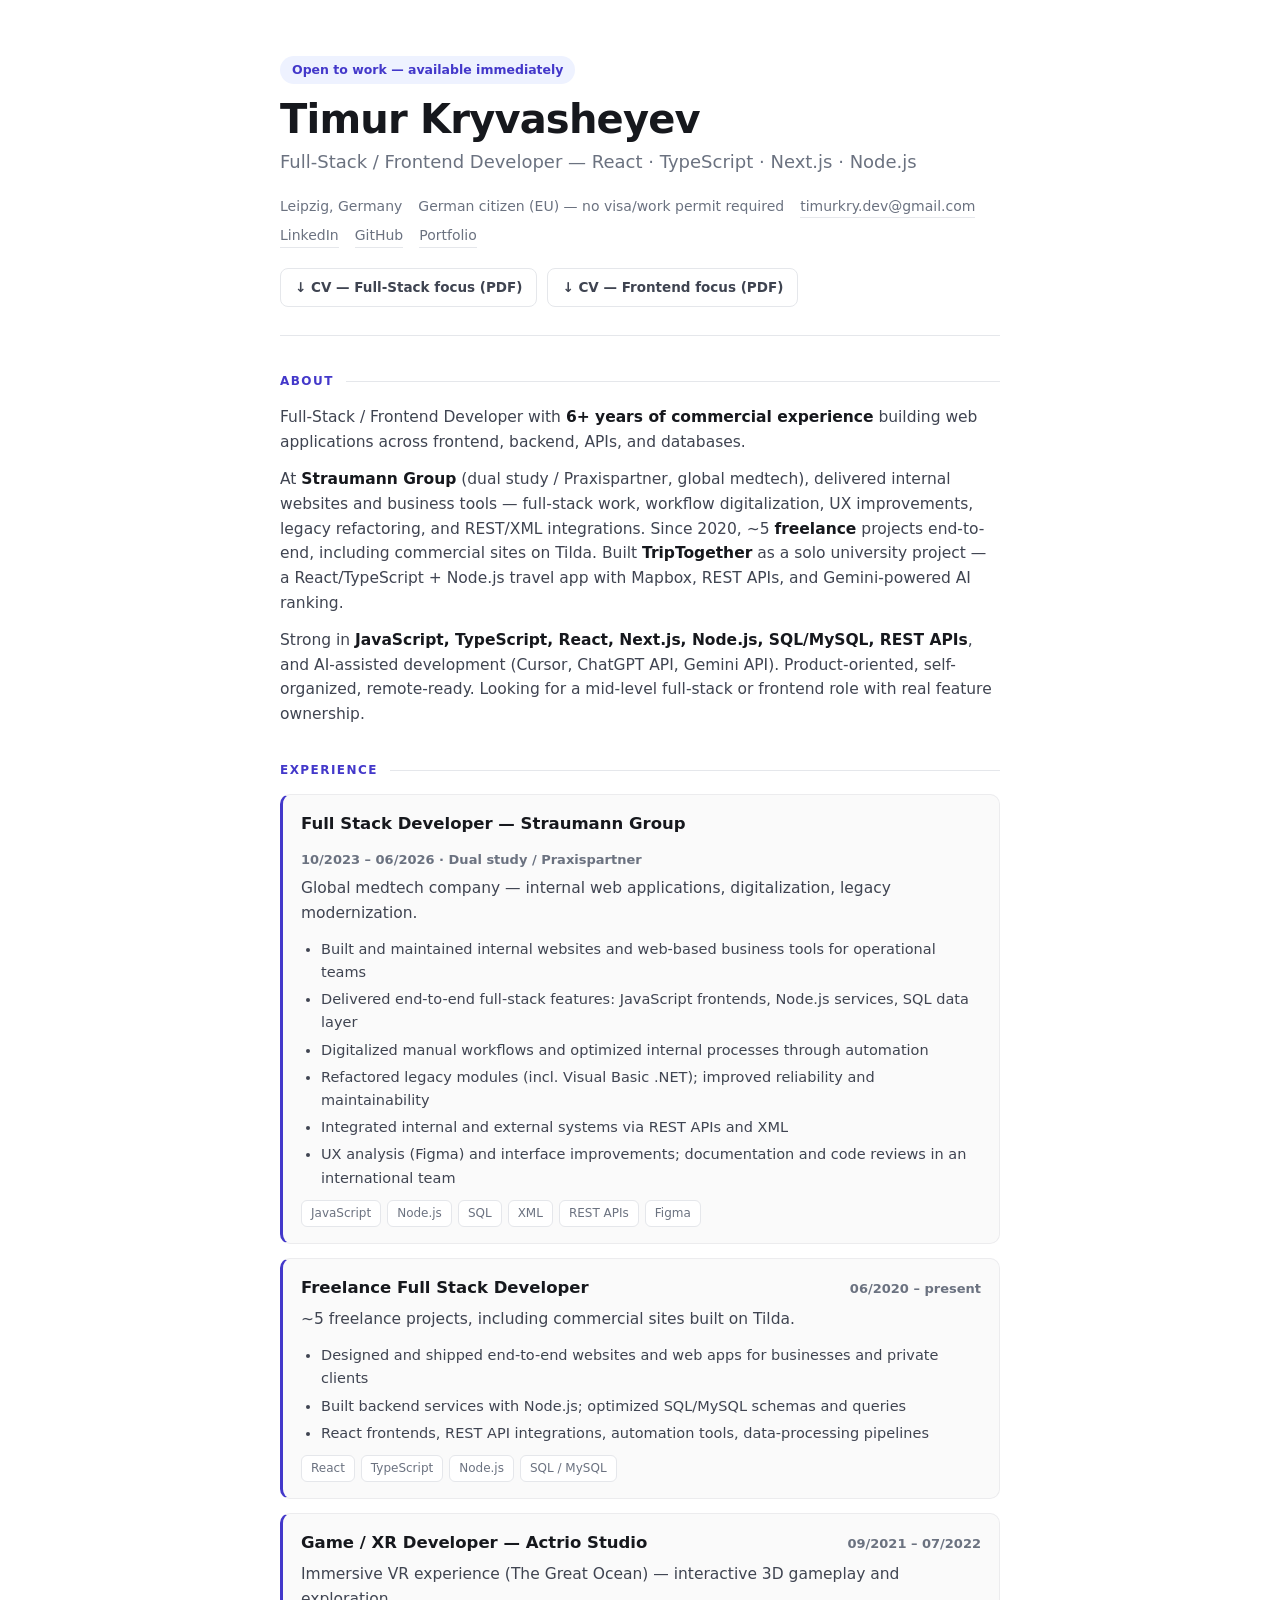
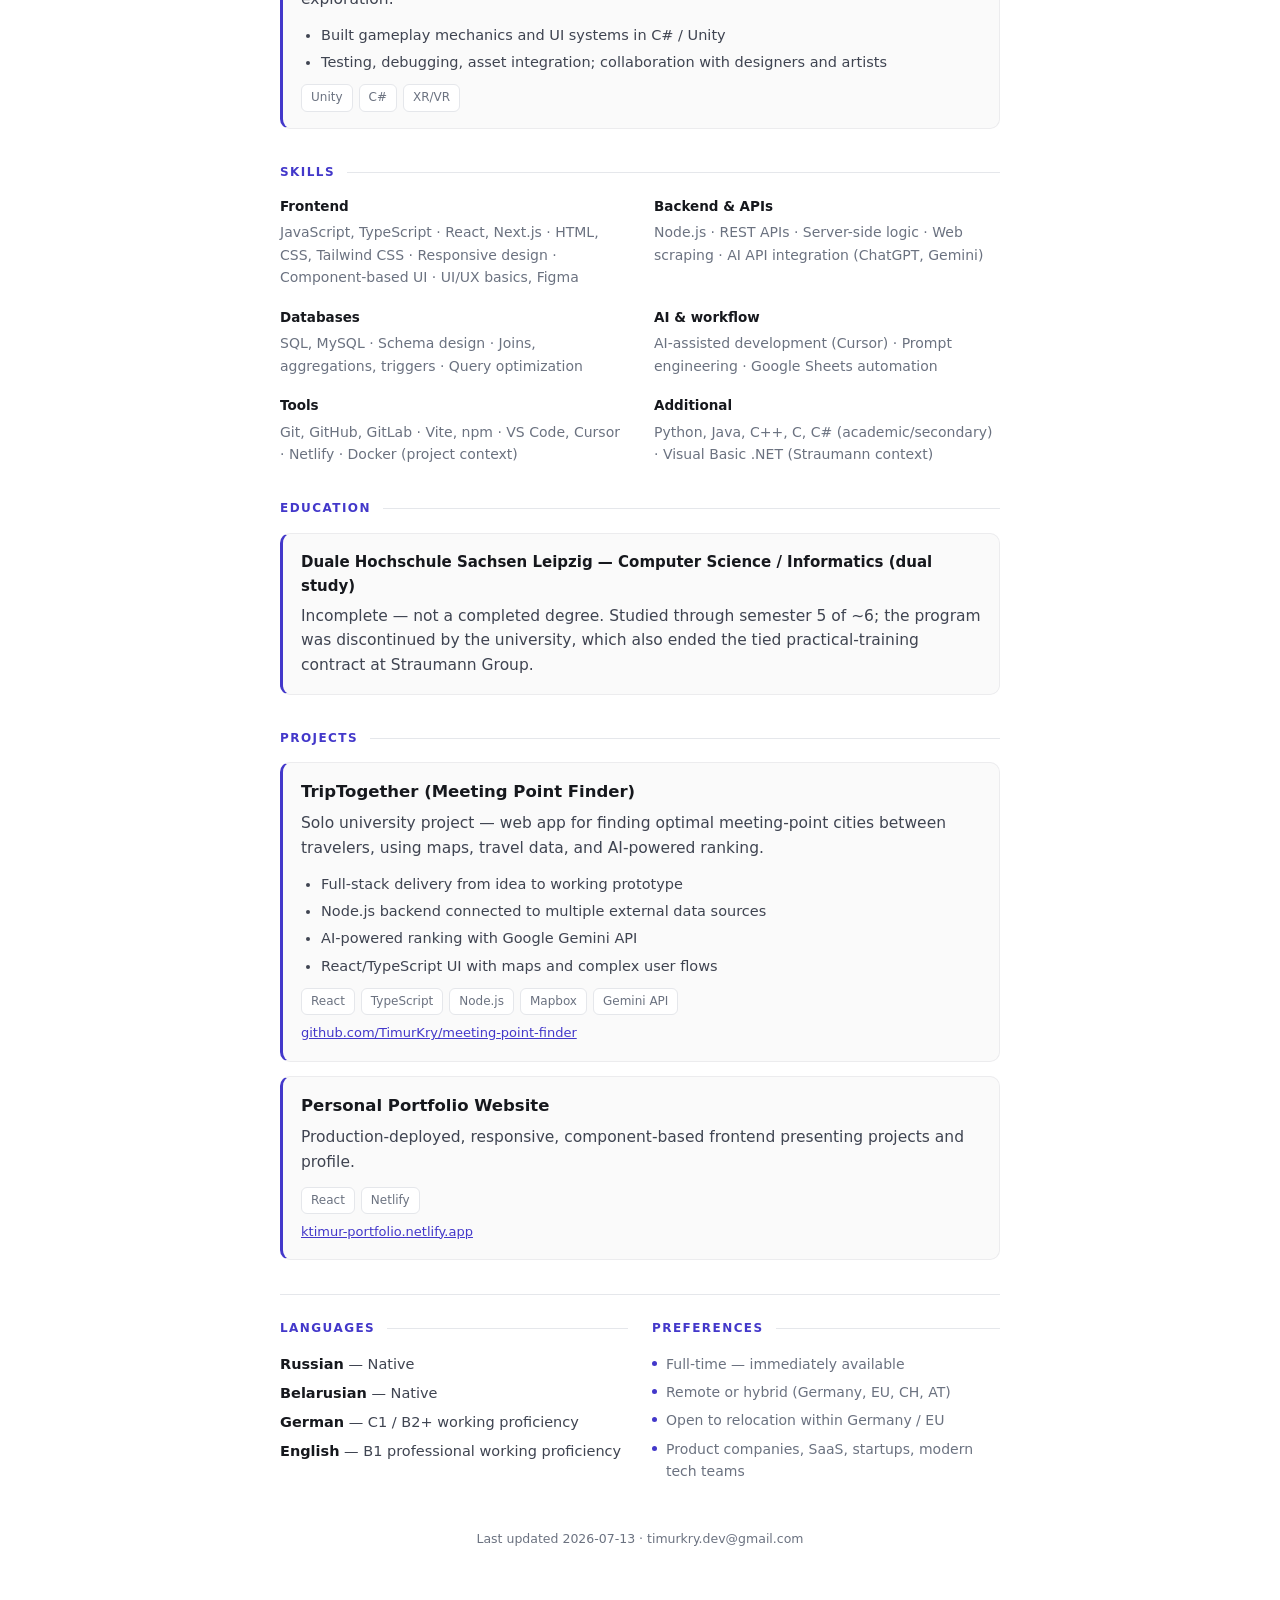
==== index.html @ ef5d24f2 "Add CV site" ====
<!doctype html>
<html lang="en">
<head>
<meta charset="UTF-8" />
<meta name="viewport" content="width=device-width, initial-scale=1" />
<title>Timur Kryvasheyev — Full-Stack / Frontend Developer</title>
<meta name="description" content="Timur Kryvasheyev — Full-Stack / Frontend Developer (React, TypeScript, Next.js, Node.js). Leipzig, Germany. Open to remote, hybrid, relocation." />
<style>
  :root {
    --ink: #16181d;
    --ink-soft: #3f4451;
    --muted: #6b7280;
    --line: #e5e7eb;
    --accent: #4338ca;
    --accent-soft: #eef2ff;
    --bg: #ffffff;
    --card-bg: #fafafa;
    --card-border: #ececee;
  }
  @media (prefers-color-scheme: dark) {
    :root {
      --ink: #f3f4f6;
      --ink-soft: #d1d5db;
      --muted: #9ca3af;
      --line: #2a2d34;
      --accent: #a5b4fc;
      --accent-soft: #1e1b4b;
      --bg: #101114;
      --card-bg: #17181c;
      --card-border: #23252b;
    }
  }
  :root[data-theme="dark"] {
    --ink: #f3f4f6;
    --ink-soft: #d1d5db;
    --muted: #9ca3af;
    --line: #2a2d34;
    --accent: #a5b4fc;
    --accent-soft: #1e1b4b;
    --bg: #101114;
    --card-bg: #17181c;
    --card-border: #23252b;
  }
  :root[data-theme="light"] {
    --ink: #16181d;
    --ink-soft: #3f4451;
    --muted: #6b7280;
    --line: #e5e7eb;
    --accent: #4338ca;
    --accent-soft: #eef2ff;
    --bg: #ffffff;
    --card-bg: #fafafa;
    --card-border: #ececee;
  }
  * { box-sizing: border-box; }
  html, body { margin: 0; padding: 0; }
  body {
    font-family: -apple-system, BlinkMacSystemFont, 'Segoe UI', Inter, system-ui, sans-serif;
    background: var(--bg);
    color: var(--ink-soft);
    line-height: 1.6;
    font-size: 16px;
  }
  .page {
    max-width: 760px;
    margin: 0 auto;
    padding: 56px 20px 80px;
  }
  header {
    margin-bottom: 36px;
    padding-bottom: 28px;
    border-bottom: 1px solid var(--line);
  }
  .badge {
    display: inline-block;
    padding: 4px 12px;
    background: var(--accent-soft);
    color: var(--accent);
    border-radius: 999px;
    font-size: 12.5px;
    font-weight: 600;
    margin-bottom: 14px;
  }
  h1 {
    margin: 0;
    font-size: 40px;
    font-weight: 700;
    letter-spacing: -0.02em;
    color: var(--ink);
    line-height: 1.05;
  }
  .headline {
    margin: 8px 0 0;
    font-size: 18px;
    font-weight: 500;
    color: var(--muted);
  }
  .contact {
    display: flex;
    flex-wrap: wrap;
    gap: 6px 16px;
    margin-top: 18px;
    font-size: 14px;
    color: var(--muted);
  }
  .contact a { color: var(--muted); text-decoration: none; border-bottom: 1px solid var(--line); }
  .contact a:hover { color: var(--accent); border-color: var(--accent); }
  .downloads {
    display: flex;
    flex-wrap: wrap;
    gap: 10px;
    margin-top: 20px;
  }
  .downloads a {
    display: inline-flex;
    align-items: center;
    gap: 6px;
    padding: 8px 14px;
    border: 1px solid var(--line);
    border-radius: 8px;
    color: var(--ink-soft);
    text-decoration: none;
    font-size: 13.5px;
    font-weight: 600;
  }
  .downloads a:hover { border-color: var(--accent); color: var(--accent); }
  section { margin-bottom: 34px; }
  .section-head {
    display: flex;
    align-items: center;
    gap: 12px;
    margin: 0 0 14px;
  }
  .section-head::after { content: ''; flex: 1; height: 1px; background: var(--line); }
  .section-title {
    margin: 0;
    font-size: 12px;
    font-weight: 700;
    letter-spacing: 0.12em;
    text-transform: uppercase;
    color: var(--accent);
  }
  p { margin: 0 0 12px; font-size: 15.5px; }
  p:last-child { margin-bottom: 0; }
  strong { color: var(--ink); font-weight: 600; }
  .skills-grid {
    display: grid;
    grid-template-columns: 1fr 1fr;
    gap: 18px 28px;
  }
  @media (max-width: 560px) { .skills-grid, .footer-meta { grid-template-columns: 1fr; } }
  .skill-title { margin: 0 0 4px; font-size: 13.5px; font-weight: 700; color: var(--ink); }
  .skill-items { margin: 0; font-size: 14px; color: var(--muted); }
  .card {
    padding: 16px 18px;
    background: var(--card-bg);
    border: 1px solid var(--card-border);
    border-left: 3px solid var(--accent);
    border-radius: 10px;
    margin-bottom: 14px;
  }
  .card:last-child { margin-bottom: 0; }
  .card-top {
    display: flex;
    justify-content: space-between;
    align-items: baseline;
    gap: 12px;
    flex-wrap: wrap;
    margin-bottom: 6px;
  }
  .card-title { margin: 0; font-size: 16.5px; font-weight: 700; color: var(--ink); }
  .card-period { font-size: 13px; font-weight: 600; color: var(--muted); white-space: nowrap; }
  .card ul { margin: 8px 0; padding-left: 20px; font-size: 14.5px; }
  .card li { margin-bottom: 4px; }
  .tags { display: flex; flex-wrap: wrap; gap: 6px; margin-top: 10px; }
  .tag {
    font-size: 12px;
    padding: 3px 9px;
    background: var(--bg);
    border: 1px solid var(--line);
    border-radius: 6px;
    color: var(--muted);
  }
  .card a.proj-link { display: inline-block; margin-top: 8px; font-size: 13px; color: var(--accent); word-break: break-all; }
  .footer-meta {
    display: grid;
    grid-template-columns: 1fr 1fr;
    gap: 24px;
    padding-top: 24px;
    border-top: 1px solid var(--line);
  }
  .lang-item { font-size: 14.5px; margin-bottom: 6px; }
  .pref-list { margin: 0; padding: 0; list-style: none; }
  .pref-list li { font-size: 14px; color: var(--muted); padding-left: 14px; position: relative; margin-bottom: 6px; }
  .pref-list li::before { content: ''; position: absolute; left: 0; top: 8px; width: 5px; height: 5px; border-radius: 50%; background: var(--accent); }
  footer { margin-top: 40px; font-size: 12.5px; color: var(--muted); text-align: center; }
</style>
</head>
<body>
<div class="page">

  <header>
    <span class="badge">Open to work — available immediately</span>
    <h1>Timur Kryvasheyev</h1>
    <p class="headline">Full-Stack / Frontend Developer — React · TypeScript · Next.js · Node.js</p>
    <div class="contact">
      <span>Leipzig, Germany</span>
      <span>German citizen (EU) — no visa/work permit required</span>
      <a href="mailto:timurkry.dev@gmail.com">timurkry.dev@gmail.com</a>
      <a href="https://www.linkedin.com/in/timur-kryvasheyev-02940022b/" target="_blank" rel="noopener">LinkedIn</a>
      <a href="https://github.com/TimurKry" target="_blank" rel="noopener">GitHub</a>
      <a href="https://ktimur-portfolio.netlify.app/" target="_blank" rel="noopener">Portfolio</a>
    </div>
    <div class="downloads">
      <a href="cv-fullstack-developer.pdf">↓ CV — Full-Stack focus (PDF)</a>
      <a href="cv-frontend-developer.pdf">↓ CV — Frontend focus (PDF)</a>
    </div>
  </header>

  <section>
    <div class="section-head"><h2 class="section-title">About</h2></div>
    <p>Full-Stack / Frontend Developer with <strong>6+ years of commercial experience</strong> building web applications across frontend, backend, APIs, and databases.</p>
    <p>At <strong>Straumann Group</strong> (dual study / Praxispartner, global medtech), delivered internal websites and business tools — full-stack work, workflow digitalization, UX improvements, legacy refactoring, and REST/XML integrations. Since 2020, ~5 <strong>freelance</strong> projects end-to-end, including commercial sites on Tilda. Built <strong>TripTogether</strong> as a solo university project — a React/TypeScript + Node.js travel app with Mapbox, REST APIs, and Gemini-powered AI ranking.</p>
    <p>Strong in <strong>JavaScript, TypeScript, React, Next.js, Node.js, SQL/MySQL, REST APIs</strong>, and AI-assisted development (Cursor, ChatGPT API, Gemini API). Product-oriented, self-organized, remote-ready. Looking for a mid-level full-stack or frontend role with real feature ownership.</p>
  </section>

  <section>
    <div class="section-head"><h2 class="section-title">Experience</h2></div>

    <div class="card">
      <div class="card-top">
        <h3 class="card-title">Full Stack Developer — Straumann Group</h3>
        <span class="card-period">10/2023 – 06/2026 · Dual study / Praxispartner</span>
      </div>
      <p>Global medtech company — internal web applications, digitalization, legacy modernization.</p>
      <ul>
        <li>Built and maintained internal websites and web-based business tools for operational teams</li>
        <li>Delivered end-to-end full-stack features: JavaScript frontends, Node.js services, SQL data layer</li>
        <li>Digitalized manual workflows and optimized internal processes through automation</li>
        <li>Refactored legacy modules (incl. Visual Basic .NET); improved reliability and maintainability</li>
        <li>Integrated internal and external systems via REST APIs and XML</li>
        <li>UX analysis (Figma) and interface improvements; documentation and code reviews in an international team</li>
      </ul>
      <div class="tags"><span class="tag">JavaScript</span><span class="tag">Node.js</span><span class="tag">SQL</span><span class="tag">XML</span><span class="tag">REST APIs</span><span class="tag">Figma</span></div>
    </div>

    <div class="card">
      <div class="card-top">
        <h3 class="card-title">Freelance Full Stack Developer</h3>
        <span class="card-period">06/2020 – present</span>
      </div>
      <p>~5 freelance projects, including commercial sites built on Tilda.</p>
      <ul>
        <li>Designed and shipped end-to-end websites and web apps for businesses and private clients</li>
        <li>Built backend services with Node.js; optimized SQL/MySQL schemas and queries</li>
        <li>React frontends, REST API integrations, automation tools, data-processing pipelines</li>
      </ul>
      <div class="tags"><span class="tag">React</span><span class="tag">TypeScript</span><span class="tag">Node.js</span><span class="tag">SQL / MySQL</span></div>
    </div>

    <div class="card">
      <div class="card-top">
        <h3 class="card-title">Game / XR Developer — Actrio Studio</h3>
        <span class="card-period">09/2021 – 07/2022</span>
      </div>
      <p>Immersive VR experience (The Great Ocean) — interactive 3D gameplay and exploration.</p>
      <ul>
        <li>Built gameplay mechanics and UI systems in C# / Unity</li>
        <li>Testing, debugging, asset integration; collaboration with designers and artists</li>
      </ul>
      <div class="tags"><span class="tag">Unity</span><span class="tag">C#</span><span class="tag">XR/VR</span></div>
    </div>
  </section>

  <section>
    <div class="section-head"><h2 class="section-title">Skills</h2></div>
    <div class="skills-grid">
      <div>
        <p class="skill-title">Frontend</p>
        <p class="skill-items">JavaScript, TypeScript · React, Next.js · HTML, CSS, Tailwind CSS · Responsive design · Component-based UI · UI/UX basics, Figma</p>
      </div>
      <div>
        <p class="skill-title">Backend & APIs</p>
        <p class="skill-items">Node.js · REST APIs · Server-side logic · Web scraping · AI API integration (ChatGPT, Gemini)</p>
      </div>
      <div>
        <p class="skill-title">Databases</p>
        <p class="skill-items">SQL, MySQL · Schema design · Joins, aggregations, triggers · Query optimization</p>
      </div>
      <div>
        <p class="skill-title">AI & workflow</p>
        <p class="skill-items">AI-assisted development (Cursor) · Prompt engineering · Google Sheets automation</p>
      </div>
      <div>
        <p class="skill-title">Tools</p>
        <p class="skill-items">Git, GitHub, GitLab · Vite, npm · VS Code, Cursor · Netlify · Docker (project context)</p>
      </div>
      <div>
        <p class="skill-title">Additional</p>
        <p class="skill-items">Python, Java, C++, C, C# (academic/secondary) · Visual Basic .NET (Straumann context)</p>
      </div>
    </div>
  </section>

  <section>
    <div class="section-head"><h2 class="section-title">Education</h2></div>
    <div class="card">
      <p class="card-title" style="font-size:15px;">Duale Hochschule Sachsen Leipzig — Computer Science / Informatics (dual study)</p>
      <p style="margin-top:6px;">Incomplete — not a completed degree. Studied through semester 5 of ~6; the program was discontinued by the university, which also ended the tied practical-training contract at Straumann Group.</p>
    </div>
  </section>

  <section>
    <div class="section-head"><h2 class="section-title">Projects</h2></div>

    <div class="card">
      <div class="card-top"><h3 class="card-title">TripTogether (Meeting Point Finder)</h3></div>
      <p>Solo university project — web app for finding optimal meeting-point cities between travelers, using maps, travel data, and AI-powered ranking.</p>
      <ul>
        <li>Full-stack delivery from idea to working prototype</li>
        <li>Node.js backend connected to multiple external data sources</li>
        <li>AI-powered ranking with Google Gemini API</li>
        <li>React/TypeScript UI with maps and complex user flows</li>
      </ul>
      <div class="tags"><span class="tag">React</span><span class="tag">TypeScript</span><span class="tag">Node.js</span><span class="tag">Mapbox</span><span class="tag">Gemini API</span></div>
      <a class="proj-link" href="https://github.com/TimurKry/meeting-point-finder" target="_blank" rel="noopener">github.com/TimurKry/meeting-point-finder</a>
    </div>

    <div class="card">
      <div class="card-top"><h3 class="card-title">Personal Portfolio Website</h3></div>
      <p>Production-deployed, responsive, component-based frontend presenting projects and profile.</p>
      <div class="tags"><span class="tag">React</span><span class="tag">Netlify</span></div>
      <a class="proj-link" href="https://ktimur-portfolio.netlify.app/" target="_blank" rel="noopener">ktimur-portfolio.netlify.app</a>
    </div>
  </section>

  <div class="footer-meta">
    <div>
      <div class="section-head"><h2 class="section-title">Languages</h2></div>
      <div class="lang-item"><strong>Russian</strong> — Native</div>
      <div class="lang-item"><strong>Belarusian</strong> — Native</div>
      <div class="lang-item"><strong>German</strong> — C1 / B2+ working proficiency</div>
      <div class="lang-item"><strong>English</strong> — B1 professional working proficiency</div>
    </div>
    <div>
      <div class="section-head"><h2 class="section-title">Preferences</h2></div>
      <ul class="pref-list">
        <li>Full-time — immediately available</li>
        <li>Remote or hybrid (Germany, EU, CH, AT)</li>
        <li>Open to relocation within Germany / EU</li>
        <li>Product companies, SaaS, startups, modern tech teams</li>
      </ul>
    </div>
  </div>

  <footer>Last updated 2026-07-13 · timurkry.dev@gmail.com</footer>
</div>
</body>
</html>
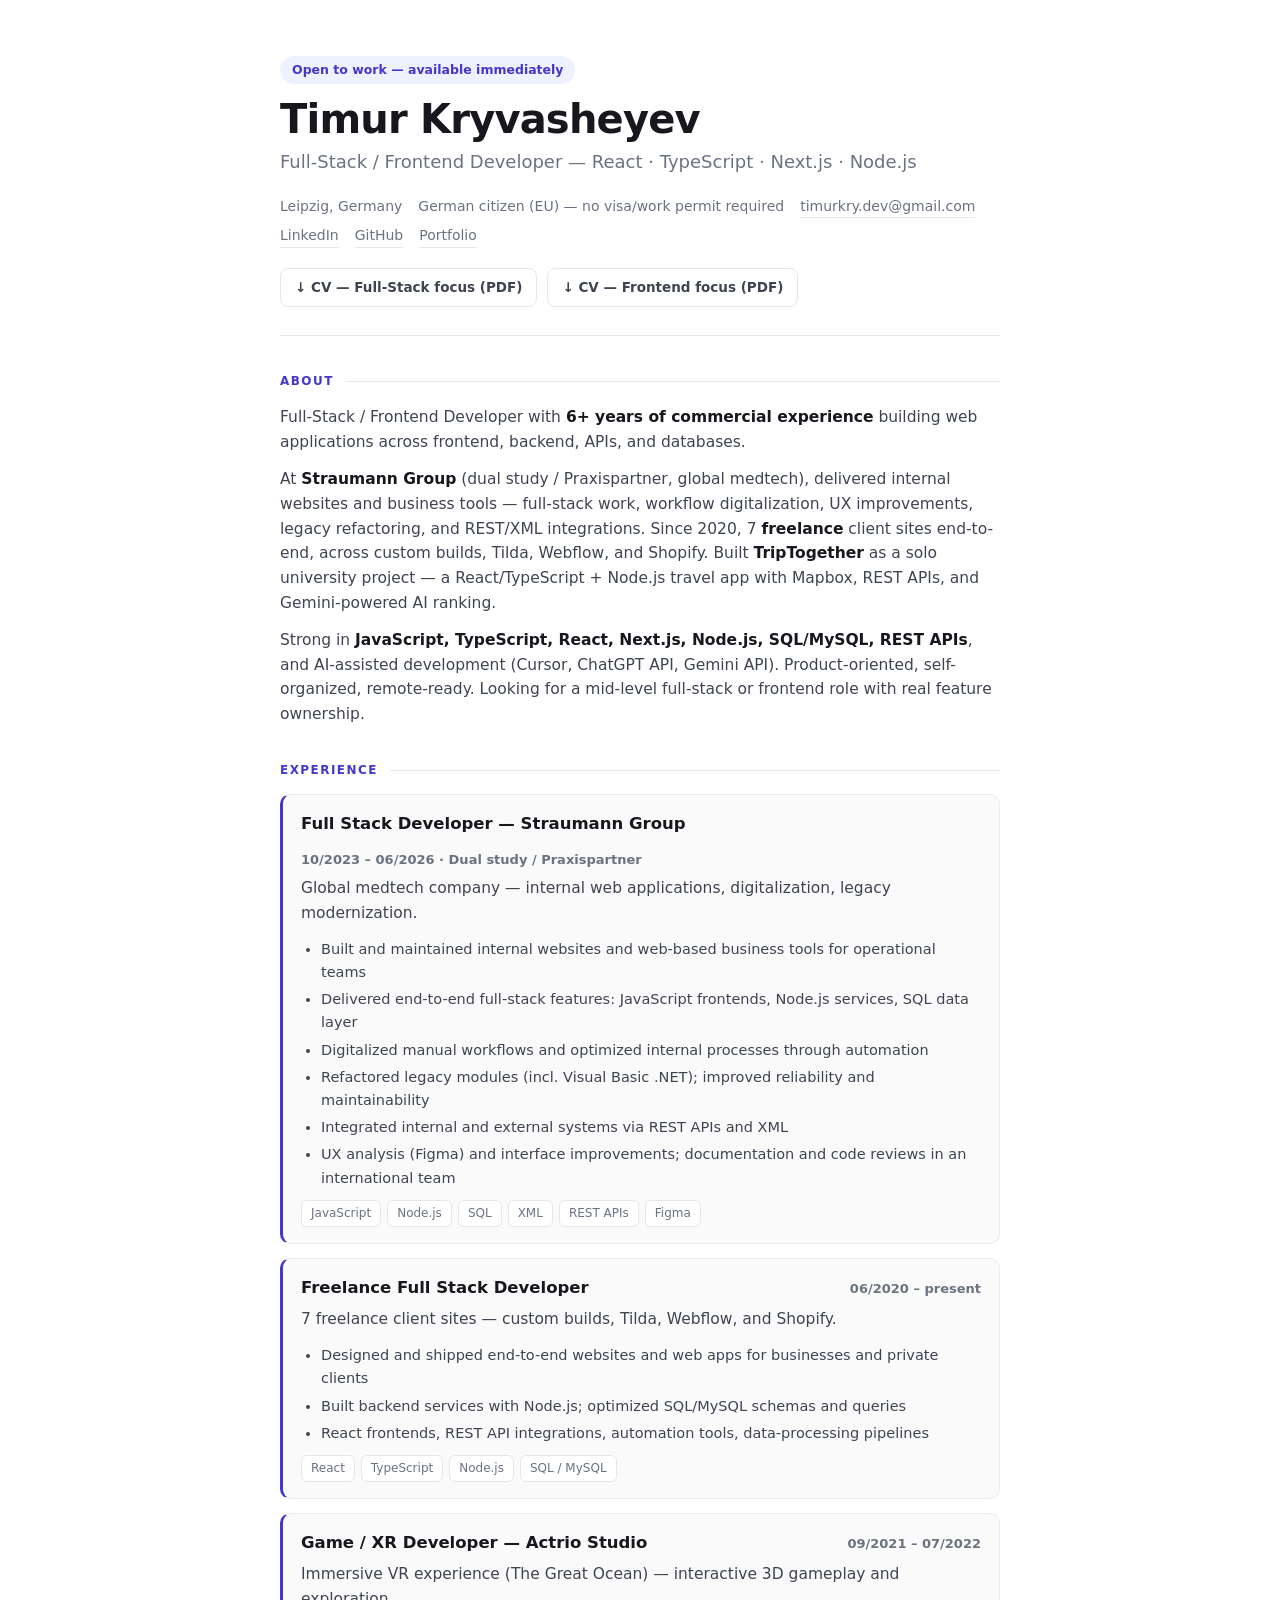
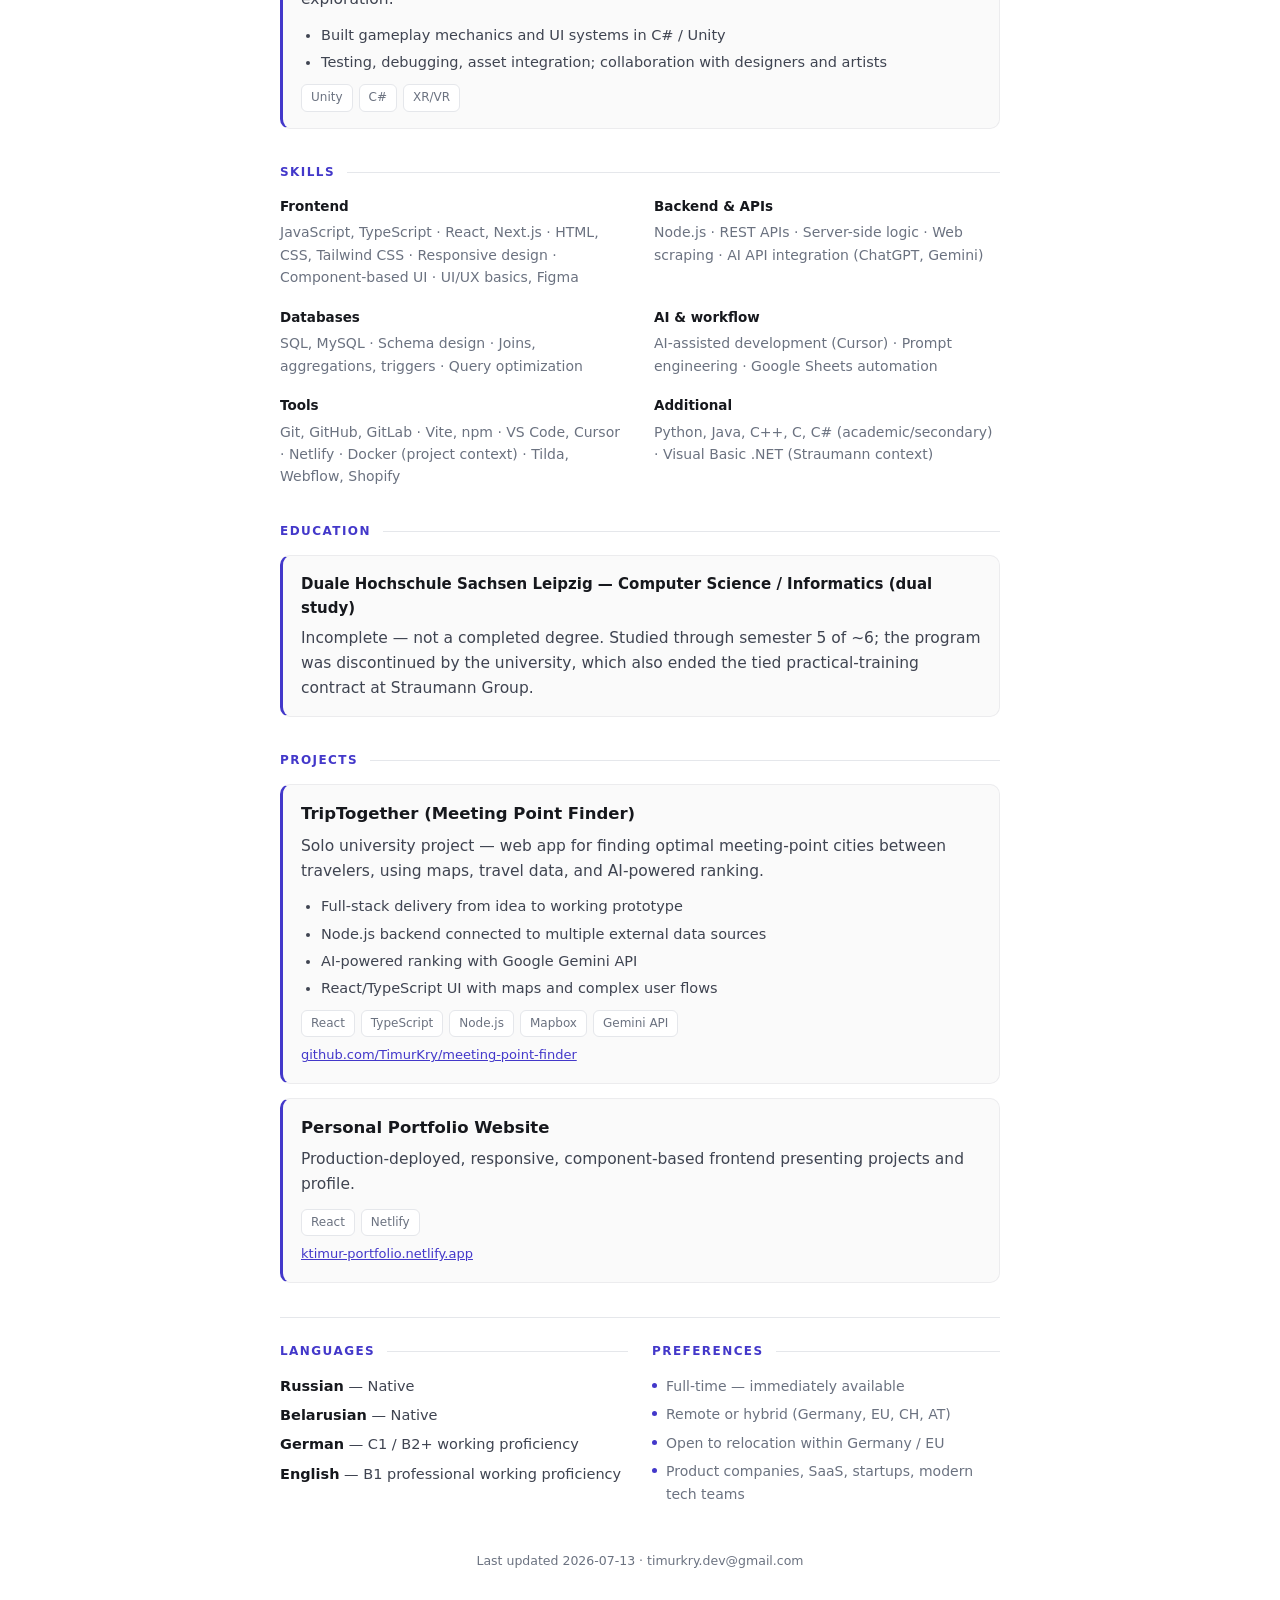
==== commit aee0097b: "Update freelance scope with confirmed client sites" ====
--- a/index.html
+++ b/index.html
@@ -220,7 +220,7 @@
   <section>
     <div class="section-head"><h2 class="section-title">About</h2></div>
     <p>Full-Stack / Frontend Developer with <strong>6+ years of commercial experience</strong> building web applications across frontend, backend, APIs, and databases.</p>
-    <p>At <strong>Straumann Group</strong> (dual study / Praxispartner, global medtech), delivered internal websites and business tools — full-stack work, workflow digitalization, UX improvements, legacy refactoring, and REST/XML integrations. Since 2020, ~5 <strong>freelance</strong> projects end-to-end, including commercial sites on Tilda. Built <strong>TripTogether</strong> as a solo university project — a React/TypeScript + Node.js travel app with Mapbox, REST APIs, and Gemini-powered AI ranking.</p>
+    <p>At <strong>Straumann Group</strong> (dual study / Praxispartner, global medtech), delivered internal websites and business tools — full-stack work, workflow digitalization, UX improvements, legacy refactoring, and REST/XML integrations. Since 2020, 7 <strong>freelance</strong> client sites end-to-end, across custom builds, Tilda, Webflow, and Shopify. Built <strong>TripTogether</strong> as a solo university project — a React/TypeScript + Node.js travel app with Mapbox, REST APIs, and Gemini-powered AI ranking.</p>
     <p>Strong in <strong>JavaScript, TypeScript, React, Next.js, Node.js, SQL/MySQL, REST APIs</strong>, and AI-assisted development (Cursor, ChatGPT API, Gemini API). Product-oriented, self-organized, remote-ready. Looking for a mid-level full-stack or frontend role with real feature ownership.</p>
   </section>
 
@@ -249,7 +249,7 @@
         <h3 class="card-title">Freelance Full Stack Developer</h3>
         <span class="card-period">06/2020 – present</span>
       </div>
-      <p>~5 freelance projects, including commercial sites built on Tilda.</p>
+      <p>7 freelance client sites — custom builds, Tilda, Webflow, and Shopify.</p>
       <ul>
         <li>Designed and shipped end-to-end websites and web apps for businesses and private clients</li>
         <li>Built backend services with Node.js; optimized SQL/MySQL schemas and queries</li>
@@ -293,7 +293,7 @@
       </div>
       <div>
         <p class="skill-title">Tools</p>
-        <p class="skill-items">Git, GitHub, GitLab · Vite, npm · VS Code, Cursor · Netlify · Docker (project context)</p>
+        <p class="skill-items">Git, GitHub, GitLab · Vite, npm · VS Code, Cursor · Netlify · Docker (project context) · Tilda, Webflow, Shopify</p>
       </div>
       <div>
         <p class="skill-title">Additional</p>
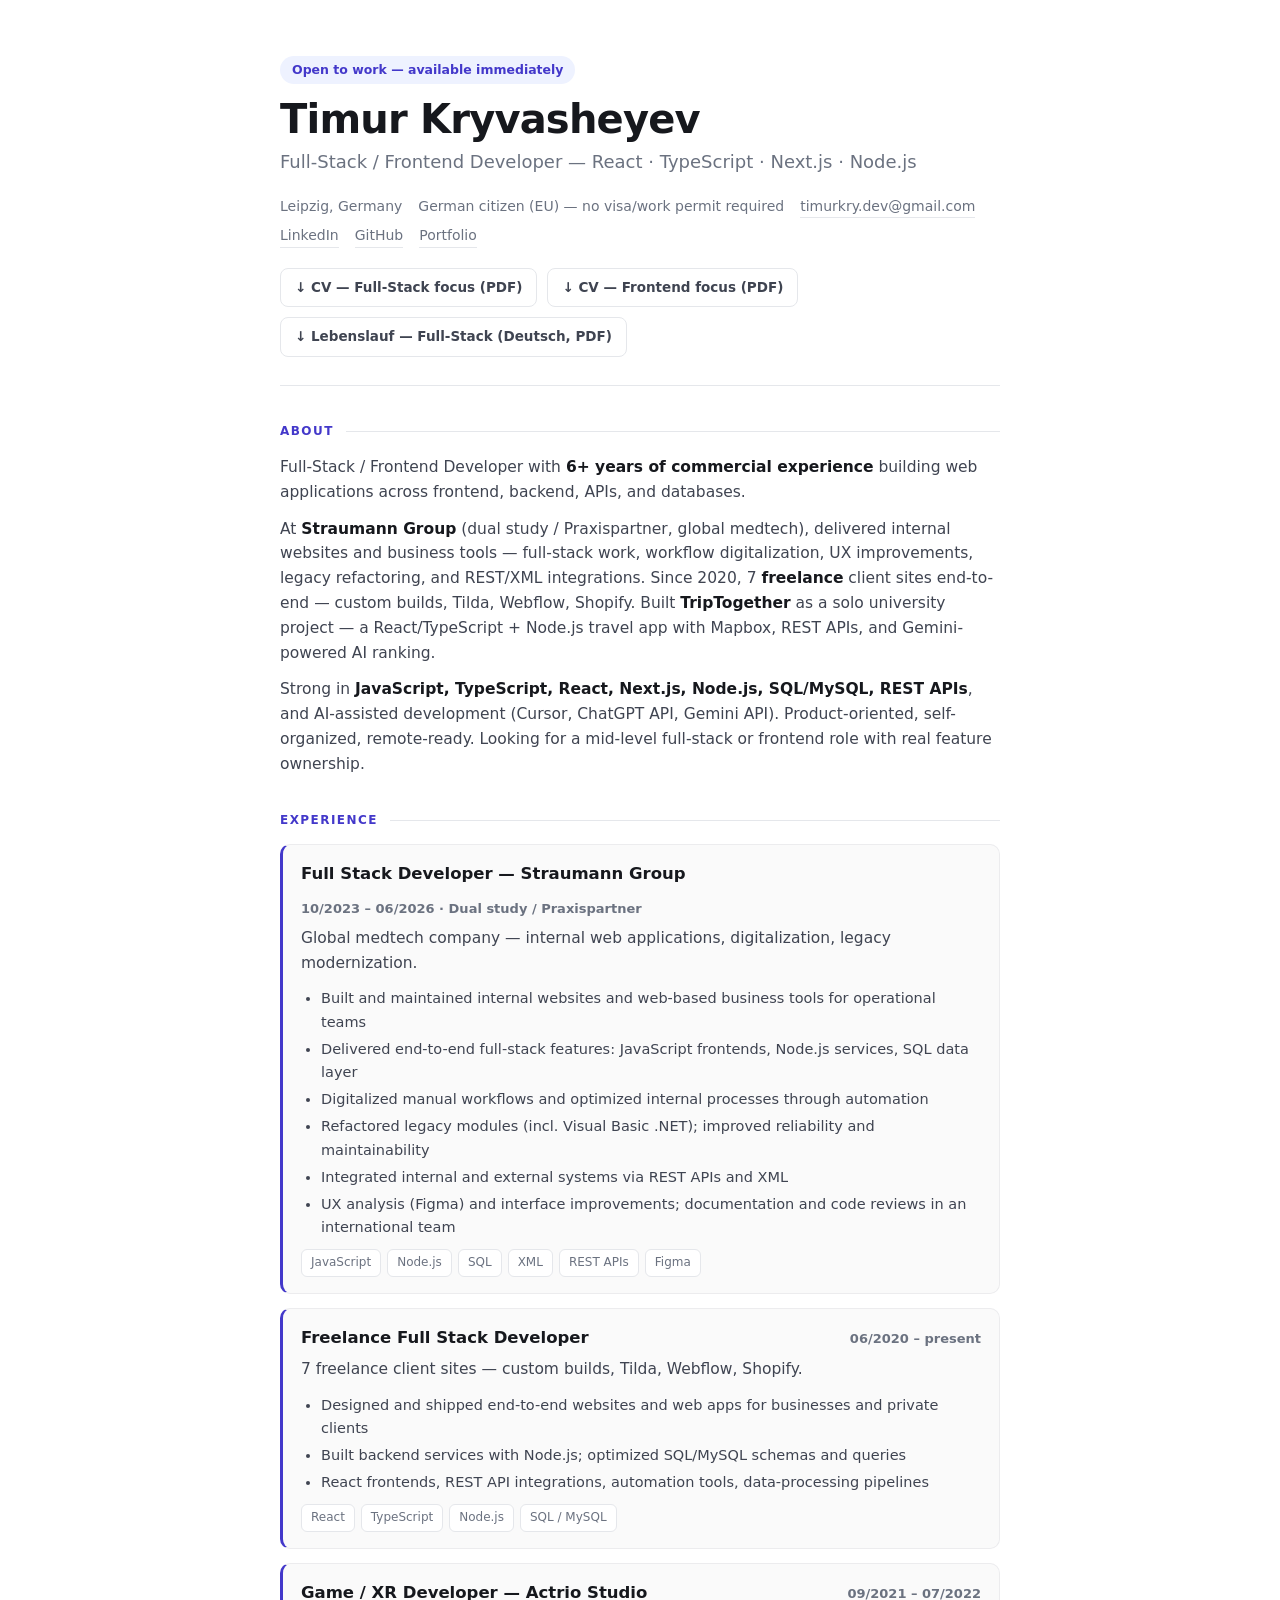
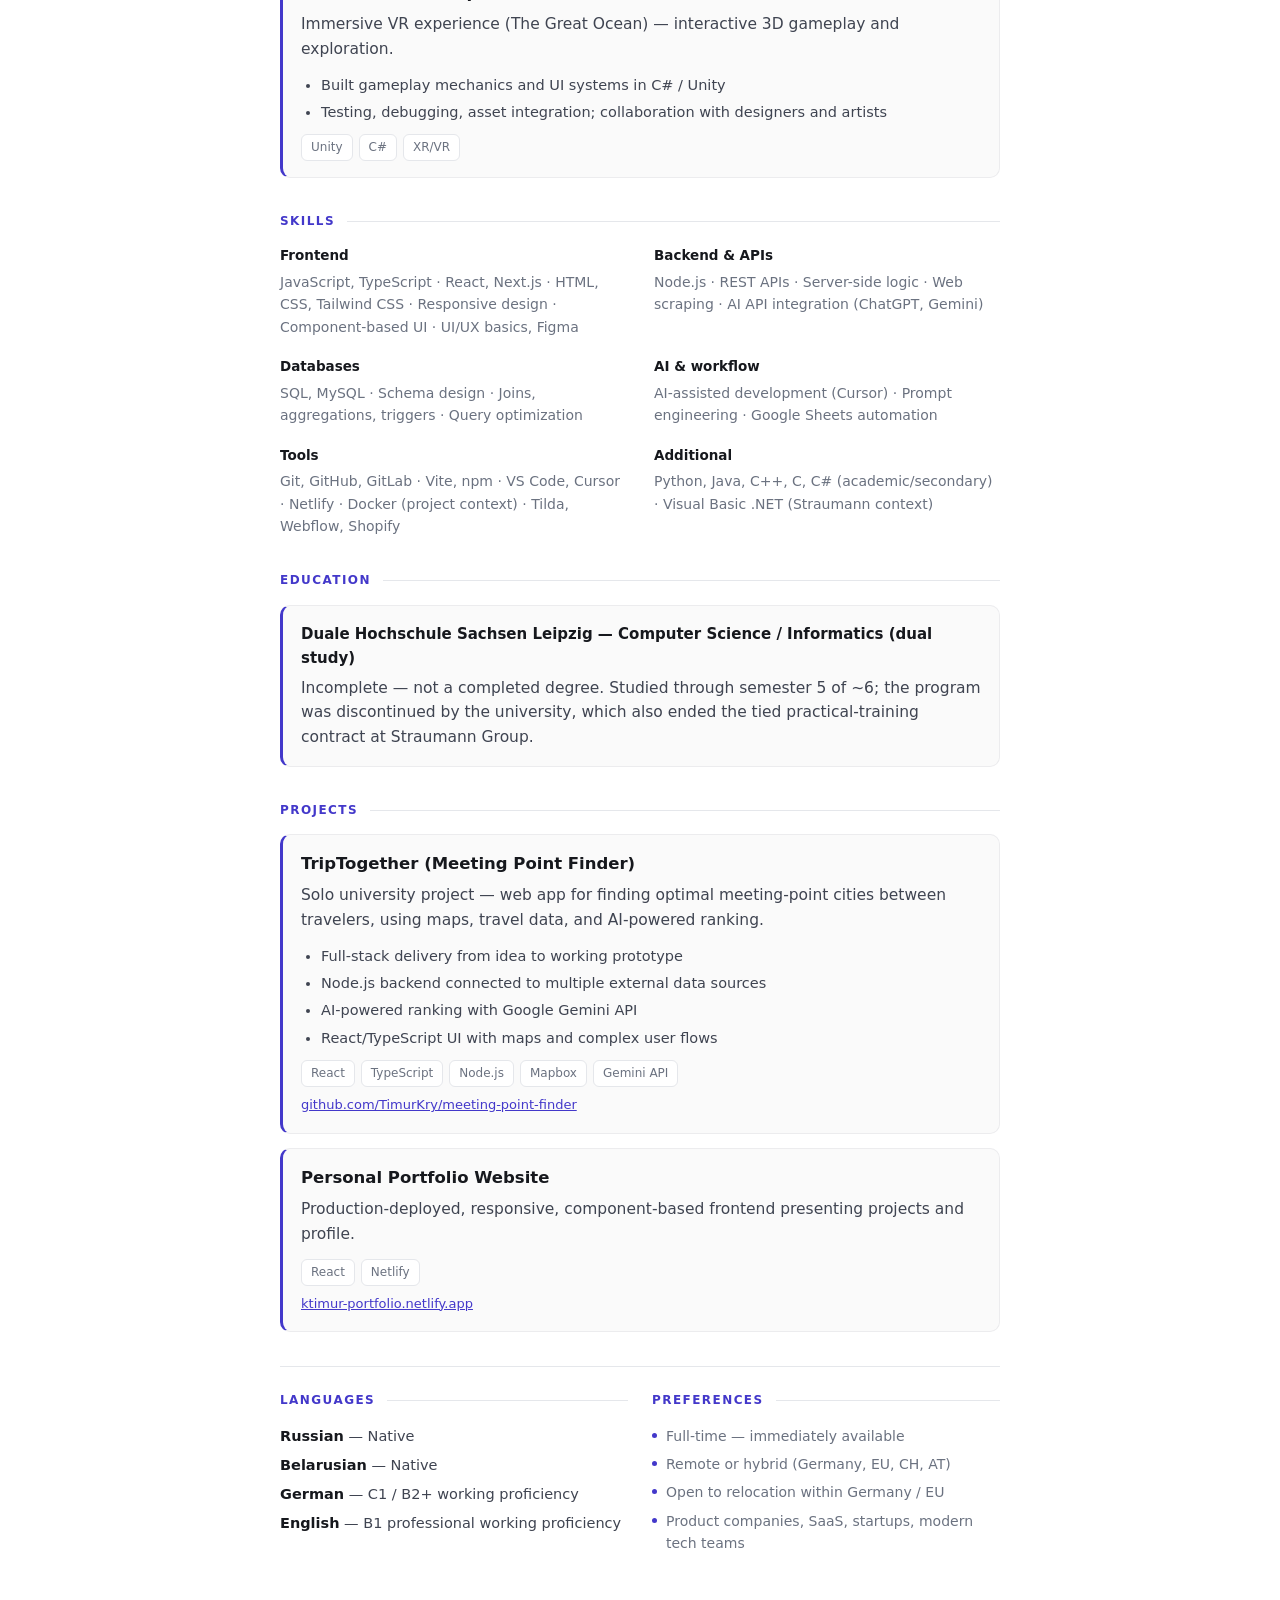
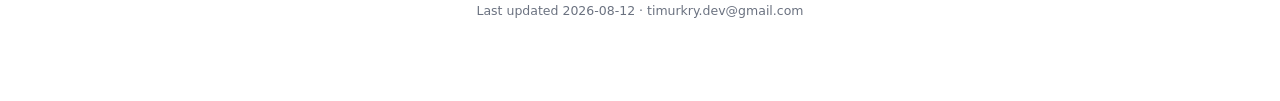
==== commit f327c258: "Generate site and PDFs from a single data source The three CV PDFs were hand-printed binaries with n" ====
--- a/index.html
+++ b/index.html
@@ -5,32 +5,63 @@
 <meta name="viewport" content="width=device-width, initial-scale=1" />
 <title>Timur Kryvasheyev — Full-Stack / Frontend Developer</title>
 <meta name="description" content="Timur Kryvasheyev — Full-Stack / Frontend Developer (React, TypeScript, Next.js, Node.js). Leipzig, Germany. Open to remote, hybrid, relocation." />
+<link rel="canonical" href="https://timurkry.github.io/cv/" />
+<link rel="icon" href="data:image/svg+xml,%3Csvg%20xmlns%3D%22http%3A%2F%2Fwww.w3.org%2F2000%2Fsvg%22%20viewBox%3D%220%200%2064%2064%22%3E%3Crect%20width%3D%2264%22%20height%3D%2264%22%20rx%3D%2214%22%20fill%3D%22%234338ca%22%2F%3E%3Ctext%20x%3D%2232%22%20y%3D%2243%22%20font-family%3D%22Helvetica%2CArial%2Csans-serif%22%20font-size%3D%2230%22%20font-weight%3D%22bold%22%20fill%3D%22%23ffffff%22%20text-anchor%3D%22middle%22%3ETK%3C%2Ftext%3E%3C%2Fsvg%3E" />
+
+<meta property="og:type" content="profile" />
+<meta property="og:title" content="Timur Kryvasheyev — Full-Stack / Frontend Developer" />
+<meta property="og:description" content="Timur Kryvasheyev — Full-Stack / Frontend Developer (React, TypeScript, Next.js, Node.js). Leipzig, Germany. Open to remote, hybrid, relocation." />
+<meta property="og:url" content="https://timurkry.github.io/cv/" />
+<meta property="og:image" content="https://timurkry.github.io/cv/og.png" />
+<meta property="og:image:width" content="1200" />
+<meta property="og:image:height" content="630" />
+<meta property="og:locale" content="en_US" />
+<meta name="twitter:card" content="summary_large_image" />
+<meta name="twitter:title" content="Timur Kryvasheyev — Full-Stack / Frontend Developer" />
+<meta name="twitter:description" content="Timur Kryvasheyev — Full-Stack / Frontend Developer (React, TypeScript, Next.js, Node.js). Leipzig, Germany. Open to remote, hybrid, relocation." />
+<meta name="twitter:image" content="https://timurkry.github.io/cv/og.png" />
+
+<script type="application/ld+json">
+{
+  "@context": "https://schema.org",
+  "@type": "Person",
+  "name": "Timur Kryvasheyev",
+  "jobTitle": "Full-Stack / Frontend Developer",
+  "email": "mailto:timurkry.dev@gmail.com",
+  "url": "https://timurkry.github.io/cv/",
+  "address": {
+    "@type": "PostalAddress",
+    "addressLocality": "Leipzig",
+    "addressCountry": "DE"
+  },
+  "knowsLanguage": [
+    "Russian",
+    "Belarusian",
+    "German",
+    "English"
+  ],
+  "sameAs": [
+    "https://www.linkedin.com/in/timur-kryvasheyev-02940022b/",
+    "https://github.com/TimurKry",
+    "https://ktimur-portfolio.netlify.app/"
+  ]
+}
+</script>
+
 <style>
+:root {
+  --ink: #16181d;
+  --ink-soft: #3f4451;
+  --muted: #6b7280;
+  --line: #e5e7eb;
+  --accent: #4338ca;
+  --accent-soft: #eef2ff;
+  --bg: #ffffff;
+  --card-bg: #fafafa;
+  --card-border: #ececee;
+}
+@media (prefers-color-scheme: dark) {
   :root {
-    --ink: #16181d;
-    --ink-soft: #3f4451;
-    --muted: #6b7280;
-    --line: #e5e7eb;
-    --accent: #4338ca;
-    --accent-soft: #eef2ff;
-    --bg: #ffffff;
-    --card-bg: #fafafa;
-    --card-border: #ececee;
-  }
-  @media (prefers-color-scheme: dark) {
-    :root {
-      --ink: #f3f4f6;
-      --ink-soft: #d1d5db;
-      --muted: #9ca3af;
-      --line: #2a2d34;
-      --accent: #a5b4fc;
-      --accent-soft: #1e1b4b;
-      --bg: #101114;
-      --card-bg: #17181c;
-      --card-border: #23252b;
-    }
-  }
-  :root[data-theme="dark"] {
     --ink: #f3f4f6;
     --ink-soft: #d1d5db;
     --muted: #9ca3af;
@@ -41,159 +72,149 @@
     --card-bg: #17181c;
     --card-border: #23252b;
   }
-  :root[data-theme="light"] {
-    --ink: #16181d;
-    --ink-soft: #3f4451;
-    --muted: #6b7280;
-    --line: #e5e7eb;
-    --accent: #4338ca;
-    --accent-soft: #eef2ff;
-    --bg: #ffffff;
-    --card-bg: #fafafa;
-    --card-border: #ececee;
-  }
-  * { box-sizing: border-box; }
-  html, body { margin: 0; padding: 0; }
-  body {
-    font-family: -apple-system, BlinkMacSystemFont, 'Segoe UI', Inter, system-ui, sans-serif;
-    background: var(--bg);
-    color: var(--ink-soft);
-    line-height: 1.6;
-    font-size: 16px;
-  }
-  .page {
-    max-width: 760px;
-    margin: 0 auto;
-    padding: 56px 20px 80px;
-  }
-  header {
-    margin-bottom: 36px;
-    padding-bottom: 28px;
-    border-bottom: 1px solid var(--line);
-  }
-  .badge {
-    display: inline-block;
-    padding: 4px 12px;
-    background: var(--accent-soft);
-    color: var(--accent);
-    border-radius: 999px;
-    font-size: 12.5px;
-    font-weight: 600;
-    margin-bottom: 14px;
-  }
-  h1 {
-    margin: 0;
-    font-size: 40px;
-    font-weight: 700;
-    letter-spacing: -0.02em;
-    color: var(--ink);
-    line-height: 1.05;
-  }
-  .headline {
-    margin: 8px 0 0;
-    font-size: 18px;
-    font-weight: 500;
-    color: var(--muted);
-  }
-  .contact {
-    display: flex;
-    flex-wrap: wrap;
-    gap: 6px 16px;
-    margin-top: 18px;
-    font-size: 14px;
-    color: var(--muted);
-  }
-  .contact a { color: var(--muted); text-decoration: none; border-bottom: 1px solid var(--line); }
-  .contact a:hover { color: var(--accent); border-color: var(--accent); }
-  .downloads {
-    display: flex;
-    flex-wrap: wrap;
-    gap: 10px;
-    margin-top: 20px;
-  }
-  .downloads a {
-    display: inline-flex;
-    align-items: center;
-    gap: 6px;
-    padding: 8px 14px;
-    border: 1px solid var(--line);
-    border-radius: 8px;
-    color: var(--ink-soft);
-    text-decoration: none;
-    font-size: 13.5px;
-    font-weight: 600;
-  }
-  .downloads a:hover { border-color: var(--accent); color: var(--accent); }
-  section { margin-bottom: 34px; }
-  .section-head {
-    display: flex;
-    align-items: center;
-    gap: 12px;
-    margin: 0 0 14px;
-  }
-  .section-head::after { content: ''; flex: 1; height: 1px; background: var(--line); }
-  .section-title {
-    margin: 0;
-    font-size: 12px;
-    font-weight: 700;
-    letter-spacing: 0.12em;
-    text-transform: uppercase;
-    color: var(--accent);
-  }
-  p { margin: 0 0 12px; font-size: 15.5px; }
-  p:last-child { margin-bottom: 0; }
-  strong { color: var(--ink); font-weight: 600; }
-  .skills-grid {
-    display: grid;
-    grid-template-columns: 1fr 1fr;
-    gap: 18px 28px;
-  }
-  @media (max-width: 560px) { .skills-grid, .footer-meta { grid-template-columns: 1fr; } }
-  .skill-title { margin: 0 0 4px; font-size: 13.5px; font-weight: 700; color: var(--ink); }
-  .skill-items { margin: 0; font-size: 14px; color: var(--muted); }
-  .card {
-    padding: 16px 18px;
-    background: var(--card-bg);
-    border: 1px solid var(--card-border);
-    border-left: 3px solid var(--accent);
-    border-radius: 10px;
-    margin-bottom: 14px;
-  }
-  .card:last-child { margin-bottom: 0; }
-  .card-top {
-    display: flex;
-    justify-content: space-between;
-    align-items: baseline;
-    gap: 12px;
-    flex-wrap: wrap;
-    margin-bottom: 6px;
-  }
-  .card-title { margin: 0; font-size: 16.5px; font-weight: 700; color: var(--ink); }
-  .card-period { font-size: 13px; font-weight: 600; color: var(--muted); white-space: nowrap; }
-  .card ul { margin: 8px 0; padding-left: 20px; font-size: 14.5px; }
-  .card li { margin-bottom: 4px; }
-  .tags { display: flex; flex-wrap: wrap; gap: 6px; margin-top: 10px; }
-  .tag {
-    font-size: 12px;
-    padding: 3px 9px;
-    background: var(--bg);
-    border: 1px solid var(--line);
-    border-radius: 6px;
-    color: var(--muted);
-  }
-  .card a.proj-link { display: inline-block; margin-top: 8px; font-size: 13px; color: var(--accent); word-break: break-all; }
-  .footer-meta {
-    display: grid;
-    grid-template-columns: 1fr 1fr;
-    gap: 24px;
-    padding-top: 24px;
-    border-top: 1px solid var(--line);
-  }
-  .lang-item { font-size: 14.5px; margin-bottom: 6px; }
-  .pref-list { margin: 0; padding: 0; list-style: none; }
-  .pref-list li { font-size: 14px; color: var(--muted); padding-left: 14px; position: relative; margin-bottom: 6px; }
-  .pref-list li::before { content: ''; position: absolute; left: 0; top: 8px; width: 5px; height: 5px; border-radius: 50%; background: var(--accent); }
-  footer { margin-top: 40px; font-size: 12.5px; color: var(--muted); text-align: center; }
+}
+* { box-sizing: border-box; }
+html, body { margin: 0; padding: 0; }
+body {
+  font-family: -apple-system, BlinkMacSystemFont, 'Segoe UI', Inter, system-ui, sans-serif;
+  background: var(--bg);
+  color: var(--ink-soft);
+  line-height: 1.6;
+  font-size: 16px;
+}
+.page {
+  max-width: 760px;
+  margin: 0 auto;
+  padding: 56px 20px 80px;
+}
+header {
+  margin-bottom: 36px;
+  padding-bottom: 28px;
+  border-bottom: 1px solid var(--line);
+}
+.badge {
+  display: inline-block;
+  padding: 4px 12px;
+  background: var(--accent-soft);
+  color: var(--accent);
+  border-radius: 999px;
+  font-size: 12.5px;
+  font-weight: 600;
+  margin-bottom: 14px;
+}
+h1 {
+  margin: 0;
+  font-size: 40px;
+  font-weight: 700;
+  letter-spacing: -0.02em;
+  color: var(--ink);
+  line-height: 1.05;
+}
+.headline {
+  margin: 8px 0 0;
+  font-size: 18px;
+  font-weight: 500;
+  color: var(--muted);
+}
+.contact {
+  display: flex;
+  flex-wrap: wrap;
+  gap: 6px 16px;
+  margin-top: 18px;
+  font-size: 14px;
+  color: var(--muted);
+}
+.contact a { color: var(--muted); text-decoration: none; border-bottom: 1px solid var(--line); }
+.contact a:hover { color: var(--accent); border-color: var(--accent); }
+.downloads {
+  display: flex;
+  flex-wrap: wrap;
+  gap: 10px;
+  margin-top: 20px;
+}
+.downloads a {
+  display: inline-flex;
+  align-items: center;
+  gap: 6px;
+  padding: 8px 14px;
+  border: 1px solid var(--line);
+  border-radius: 8px;
+  color: var(--ink-soft);
+  text-decoration: none;
+  font-size: 13.5px;
+  font-weight: 600;
+}
+.downloads a:hover { border-color: var(--accent); color: var(--accent); }
+section { margin-bottom: 34px; }
+.section-head {
+  display: flex;
+  align-items: center;
+  gap: 12px;
+  margin: 0 0 14px;
+}
+.section-head::after { content: ''; flex: 1; height: 1px; background: var(--line); }
+.section-title {
+  margin: 0;
+  font-size: 12px;
+  font-weight: 700;
+  letter-spacing: 0.12em;
+  text-transform: uppercase;
+  color: var(--accent);
+}
+p { margin: 0 0 12px; font-size: 15.5px; }
+p:last-child { margin-bottom: 0; }
+strong { color: var(--ink); font-weight: 600; }
+.skills-grid {
+  display: grid;
+  grid-template-columns: 1fr 1fr;
+  gap: 18px 28px;
+}
+@media (max-width: 560px) { .skills-grid, .footer-meta { grid-template-columns: 1fr; } }
+.skill-title { margin: 0 0 4px; font-size: 13.5px; font-weight: 700; color: var(--ink); }
+.skill-items { margin: 0; font-size: 14px; color: var(--muted); }
+.card {
+  padding: 16px 18px;
+  background: var(--card-bg);
+  border: 1px solid var(--card-border);
+  border-left: 3px solid var(--accent);
+  border-radius: 10px;
+  margin-bottom: 14px;
+}
+.card:last-child { margin-bottom: 0; }
+.card-top {
+  display: flex;
+  justify-content: space-between;
+  align-items: baseline;
+  gap: 12px;
+  flex-wrap: wrap;
+  margin-bottom: 6px;
+}
+.card-title { margin: 0; font-size: 16.5px; font-weight: 700; color: var(--ink); }
+.card-period { font-size: 13px; font-weight: 600; color: var(--muted); white-space: nowrap; }
+.card ul { margin: 8px 0; padding-left: 20px; font-size: 14.5px; }
+.card li { margin-bottom: 4px; }
+.tags { display: flex; flex-wrap: wrap; gap: 6px; margin-top: 10px; }
+.tag {
+  font-size: 12px;
+  padding: 3px 9px;
+  background: var(--bg);
+  border: 1px solid var(--line);
+  border-radius: 6px;
+  color: var(--muted);
+}
+.card a.proj-link { display: inline-block; margin-top: 8px; font-size: 13px; color: var(--accent); word-break: break-all; }
+.footer-meta {
+  display: grid;
+  grid-template-columns: 1fr 1fr;
+  gap: 24px;
+  padding-top: 24px;
+  border-top: 1px solid var(--line);
+}
+.lang-item { font-size: 14.5px; margin-bottom: 6px; }
+.pref-list { margin: 0; padding: 0; list-style: none; }
+.pref-list li { font-size: 14px; color: var(--muted); padding-left: 14px; position: relative; margin-bottom: 6px; }
+.pref-list li::before { content: ''; position: absolute; left: 0; top: 8px; width: 5px; height: 5px; border-radius: 50%; background: var(--accent); }
+footer { margin-top: 40px; font-size: 12.5px; color: var(--muted); text-align: center; }
 </style>
 </head>
 <body>
@@ -212,64 +233,65 @@
       <a href="https://ktimur-portfolio.netlify.app/" target="_blank" rel="noopener">Portfolio</a>
     </div>
     <div class="downloads">
-      <a href="cv-fullstack-developer.pdf">↓ CV — Full-Stack focus (PDF)</a>
-      <a href="cv-frontend-developer.pdf">↓ CV — Frontend focus (PDF)</a>
+      <a href="cv-fullstack-developer.pdf" hreflang="en">↓ CV — Full-Stack focus (PDF)</a>
+      <a href="cv-frontend-developer.pdf" hreflang="en">↓ CV — Frontend focus (PDF)</a>
+      <a href="cv-fullstack-developer-de.pdf" hreflang="de">↓ Lebenslauf — Full-Stack (Deutsch, PDF)</a>
     </div>
   </header>
 
   <section>
     <div class="section-head"><h2 class="section-title">About</h2></div>
     <p>Full-Stack / Frontend Developer with <strong>6+ years of commercial experience</strong> building web applications across frontend, backend, APIs, and databases.</p>
-    <p>At <strong>Straumann Group</strong> (dual study / Praxispartner, global medtech), delivered internal websites and business tools — full-stack work, workflow digitalization, UX improvements, legacy refactoring, and REST/XML integrations. Since 2020, 7 <strong>freelance</strong> client sites end-to-end, across custom builds, Tilda, Webflow, and Shopify. Built <strong>TripTogether</strong> as a solo university project — a React/TypeScript + Node.js travel app with Mapbox, REST APIs, and Gemini-powered AI ranking.</p>
+    <p>At <strong>Straumann Group</strong> (dual study / Praxispartner, global medtech), delivered internal websites and business tools — full-stack work, workflow digitalization, UX improvements, legacy refactoring, and REST/XML integrations. Since 2020, 7 <strong>freelance</strong> client sites end-to-end — custom builds, Tilda, Webflow, Shopify. Built <strong>TripTogether</strong> as a solo university project — a React/TypeScript + Node.js travel app with Mapbox, REST APIs, and Gemini-powered AI ranking.</p>
     <p>Strong in <strong>JavaScript, TypeScript, React, Next.js, Node.js, SQL/MySQL, REST APIs</strong>, and AI-assisted development (Cursor, ChatGPT API, Gemini API). Product-oriented, self-organized, remote-ready. Looking for a mid-level full-stack or frontend role with real feature ownership.</p>
   </section>
 
   <section>
     <div class="section-head"><h2 class="section-title">Experience</h2></div>
 
-    <div class="card">
-      <div class="card-top">
-        <h3 class="card-title">Full Stack Developer — Straumann Group</h3>
-        <span class="card-period">10/2023 – 06/2026 · Dual study / Praxispartner</span>
-      </div>
-      <p>Global medtech company — internal web applications, digitalization, legacy modernization.</p>
-      <ul>
-        <li>Built and maintained internal websites and web-based business tools for operational teams</li>
-        <li>Delivered end-to-end full-stack features: JavaScript frontends, Node.js services, SQL data layer</li>
-        <li>Digitalized manual workflows and optimized internal processes through automation</li>
-        <li>Refactored legacy modules (incl. Visual Basic .NET); improved reliability and maintainability</li>
-        <li>Integrated internal and external systems via REST APIs and XML</li>
-        <li>UX analysis (Figma) and interface improvements; documentation and code reviews in an international team</li>
-      </ul>
-      <div class="tags"><span class="tag">JavaScript</span><span class="tag">Node.js</span><span class="tag">SQL</span><span class="tag">XML</span><span class="tag">REST APIs</span><span class="tag">Figma</span></div>
-    </div>
-
-    <div class="card">
-      <div class="card-top">
-        <h3 class="card-title">Freelance Full Stack Developer</h3>
-        <span class="card-period">06/2020 – present</span>
-      </div>
-      <p>7 freelance client sites — custom builds, Tilda, Webflow, and Shopify.</p>
-      <ul>
-        <li>Designed and shipped end-to-end websites and web apps for businesses and private clients</li>
-        <li>Built backend services with Node.js; optimized SQL/MySQL schemas and queries</li>
-        <li>React frontends, REST API integrations, automation tools, data-processing pipelines</li>
-      </ul>
-      <div class="tags"><span class="tag">React</span><span class="tag">TypeScript</span><span class="tag">Node.js</span><span class="tag">SQL / MySQL</span></div>
-    </div>
-
-    <div class="card">
-      <div class="card-top">
-        <h3 class="card-title">Game / XR Developer — Actrio Studio</h3>
-        <span class="card-period">09/2021 – 07/2022</span>
-      </div>
-      <p>Immersive VR experience (The Great Ocean) — interactive 3D gameplay and exploration.</p>
-      <ul>
-        <li>Built gameplay mechanics and UI systems in C# / Unity</li>
-        <li>Testing, debugging, asset integration; collaboration with designers and artists</li>
-      </ul>
-      <div class="tags"><span class="tag">Unity</span><span class="tag">C#</span><span class="tag">XR/VR</span></div>
-    </div>
+      <div class="card">
+        <div class="card-top">
+          <h3 class="card-title">Full Stack Developer — Straumann Group</h3>
+          <span class="card-period">10/2023 – 06/2026 · Dual study / Praxispartner</span>
+        </div>
+        <p>Global medtech company — internal web applications, digitalization, legacy modernization.</p>
+        <ul>
+          <li>Built and maintained internal websites and web-based business tools for operational teams</li>
+          <li>Delivered end-to-end full-stack features: JavaScript frontends, Node.js services, SQL data layer</li>
+          <li>Digitalized manual workflows and optimized internal processes through automation</li>
+          <li>Refactored legacy modules (incl. Visual Basic .NET); improved reliability and maintainability</li>
+          <li>Integrated internal and external systems via REST APIs and XML</li>
+          <li>UX analysis (Figma) and interface improvements; documentation and code reviews in an international team</li>
+        </ul>
+        <div class="tags"><span class="tag">JavaScript</span><span class="tag">Node.js</span><span class="tag">SQL</span><span class="tag">XML</span><span class="tag">REST APIs</span><span class="tag">Figma</span></div>
+      </div>
+
+      <div class="card">
+        <div class="card-top">
+          <h3 class="card-title">Freelance Full Stack Developer</h3>
+          <span class="card-period">06/2020 – present</span>
+        </div>
+        <p>7 freelance client sites — custom builds, Tilda, Webflow, Shopify.</p>
+        <ul>
+          <li>Designed and shipped end-to-end websites and web apps for businesses and private clients</li>
+          <li>Built backend services with Node.js; optimized SQL/MySQL schemas and queries</li>
+          <li>React frontends, REST API integrations, automation tools, data-processing pipelines</li>
+        </ul>
+        <div class="tags"><span class="tag">React</span><span class="tag">TypeScript</span><span class="tag">Node.js</span><span class="tag">SQL / MySQL</span></div>
+      </div>
+
+      <div class="card">
+        <div class="card-top">
+          <h3 class="card-title">Game / XR Developer — Actrio Studio</h3>
+          <span class="card-period">09/2021 – 07/2022</span>
+        </div>
+        <p>Immersive VR experience (The Great Ocean) — interactive 3D gameplay and exploration.</p>
+        <ul>
+          <li>Built gameplay mechanics and UI systems in C# / Unity</li>
+          <li>Testing, debugging, asset integration; collaboration with designers and artists</li>
+        </ul>
+        <div class="tags"><span class="tag">Unity</span><span class="tag">C#</span><span class="tag">XR/VR</span></div>
+      </div>
   </section>
 
   <section>
@@ -280,7 +302,7 @@
         <p class="skill-items">JavaScript, TypeScript · React, Next.js · HTML, CSS, Tailwind CSS · Responsive design · Component-based UI · UI/UX basics, Figma</p>
       </div>
       <div>
-        <p class="skill-title">Backend & APIs</p>
+        <p class="skill-title">Backend &amp; APIs</p>
         <p class="skill-items">Node.js · REST APIs · Server-side logic · Web scraping · AI API integration (ChatGPT, Gemini)</p>
       </div>
       <div>
@@ -288,7 +310,7 @@
         <p class="skill-items">SQL, MySQL · Schema design · Joins, aggregations, triggers · Query optimization</p>
       </div>
       <div>
-        <p class="skill-title">AI & workflow</p>
+        <p class="skill-title">AI &amp; workflow</p>
         <p class="skill-items">AI-assisted development (Cursor) · Prompt engineering · Google Sheets automation</p>
       </div>
       <div>
@@ -313,25 +335,26 @@
   <section>
     <div class="section-head"><h2 class="section-title">Projects</h2></div>
 
-    <div class="card">
-      <div class="card-top"><h3 class="card-title">TripTogether (Meeting Point Finder)</h3></div>
-      <p>Solo university project — web app for finding optimal meeting-point cities between travelers, using maps, travel data, and AI-powered ranking.</p>
-      <ul>
-        <li>Full-stack delivery from idea to working prototype</li>
-        <li>Node.js backend connected to multiple external data sources</li>
-        <li>AI-powered ranking with Google Gemini API</li>
-        <li>React/TypeScript UI with maps and complex user flows</li>
-      </ul>
-      <div class="tags"><span class="tag">React</span><span class="tag">TypeScript</span><span class="tag">Node.js</span><span class="tag">Mapbox</span><span class="tag">Gemini API</span></div>
-      <a class="proj-link" href="https://github.com/TimurKry/meeting-point-finder" target="_blank" rel="noopener">github.com/TimurKry/meeting-point-finder</a>
-    </div>
-
-    <div class="card">
-      <div class="card-top"><h3 class="card-title">Personal Portfolio Website</h3></div>
-      <p>Production-deployed, responsive, component-based frontend presenting projects and profile.</p>
-      <div class="tags"><span class="tag">React</span><span class="tag">Netlify</span></div>
-      <a class="proj-link" href="https://ktimur-portfolio.netlify.app/" target="_blank" rel="noopener">ktimur-portfolio.netlify.app</a>
-    </div>
+      <div class="card">
+        <div class="card-top"><h3 class="card-title">TripTogether (Meeting Point Finder)</h3></div>
+        <p>Solo university project — web app for finding optimal meeting-point cities between travelers, using maps, travel data, and AI-powered ranking.</p>
+        <ul>
+          <li>Full-stack delivery from idea to working prototype</li>
+          <li>Node.js backend connected to multiple external data sources</li>
+          <li>AI-powered ranking with Google Gemini API</li>
+          <li>React/TypeScript UI with maps and complex user flows</li>
+        </ul>
+        <div class="tags"><span class="tag">React</span><span class="tag">TypeScript</span><span class="tag">Node.js</span><span class="tag">Mapbox</span><span class="tag">Gemini API</span></div>
+        <a class="proj-link" href="https://github.com/TimurKry/meeting-point-finder" target="_blank" rel="noopener">github.com/TimurKry/meeting-point-finder</a>
+      </div>
+
+      <div class="card">
+        <div class="card-top"><h3 class="card-title">Personal Portfolio Website</h3></div>
+        <p>Production-deployed, responsive, component-based frontend presenting projects and profile.</p>
+
+        <div class="tags"><span class="tag">React</span><span class="tag">Netlify</span></div>
+        <a class="proj-link" href="https://ktimur-portfolio.netlify.app/" target="_blank" rel="noopener">ktimur-portfolio.netlify.app</a>
+      </div>
   </section>
 
   <div class="footer-meta">
@@ -353,7 +376,7 @@
     </div>
   </div>
 
-  <footer>Last updated 2026-07-13 · timurkry.dev@gmail.com</footer>
+  <footer>Last updated 2026-08-12 · timurkry.dev@gmail.com</footer>
 </div>
 </body>
 </html>
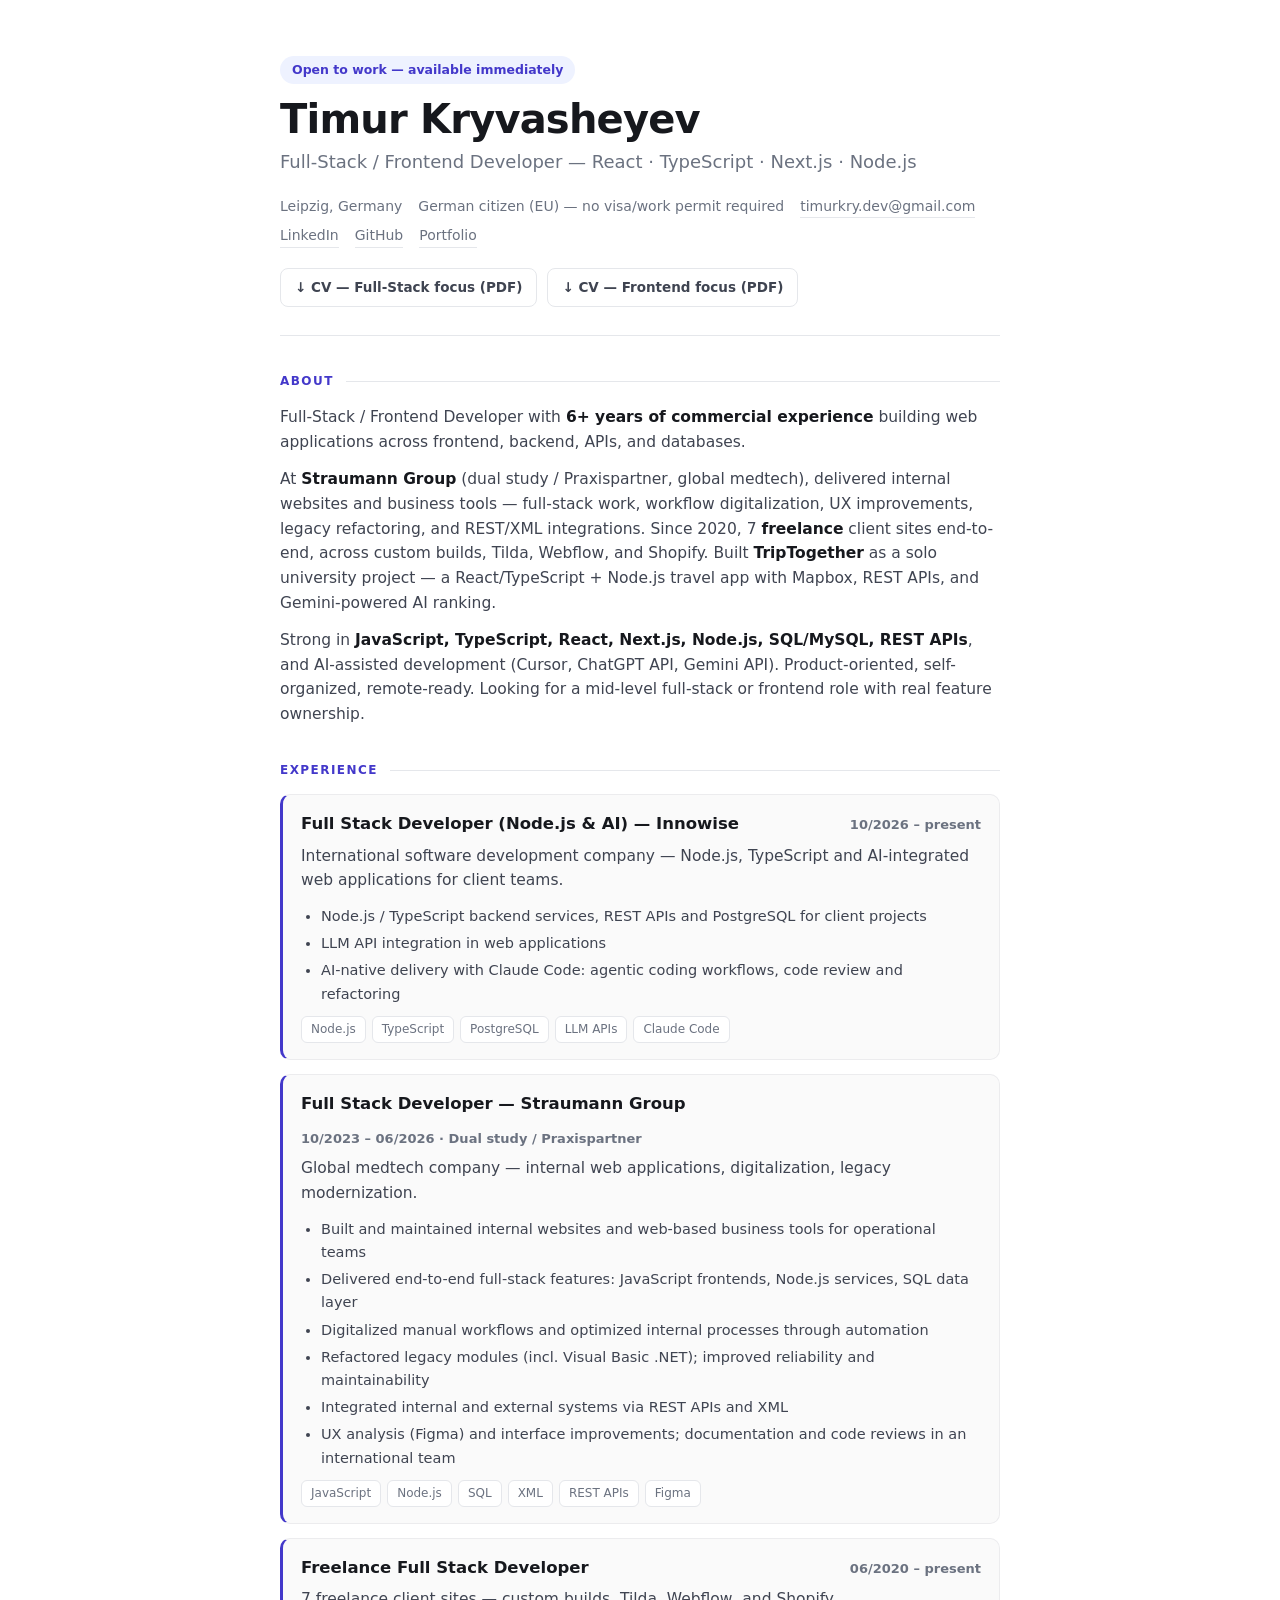
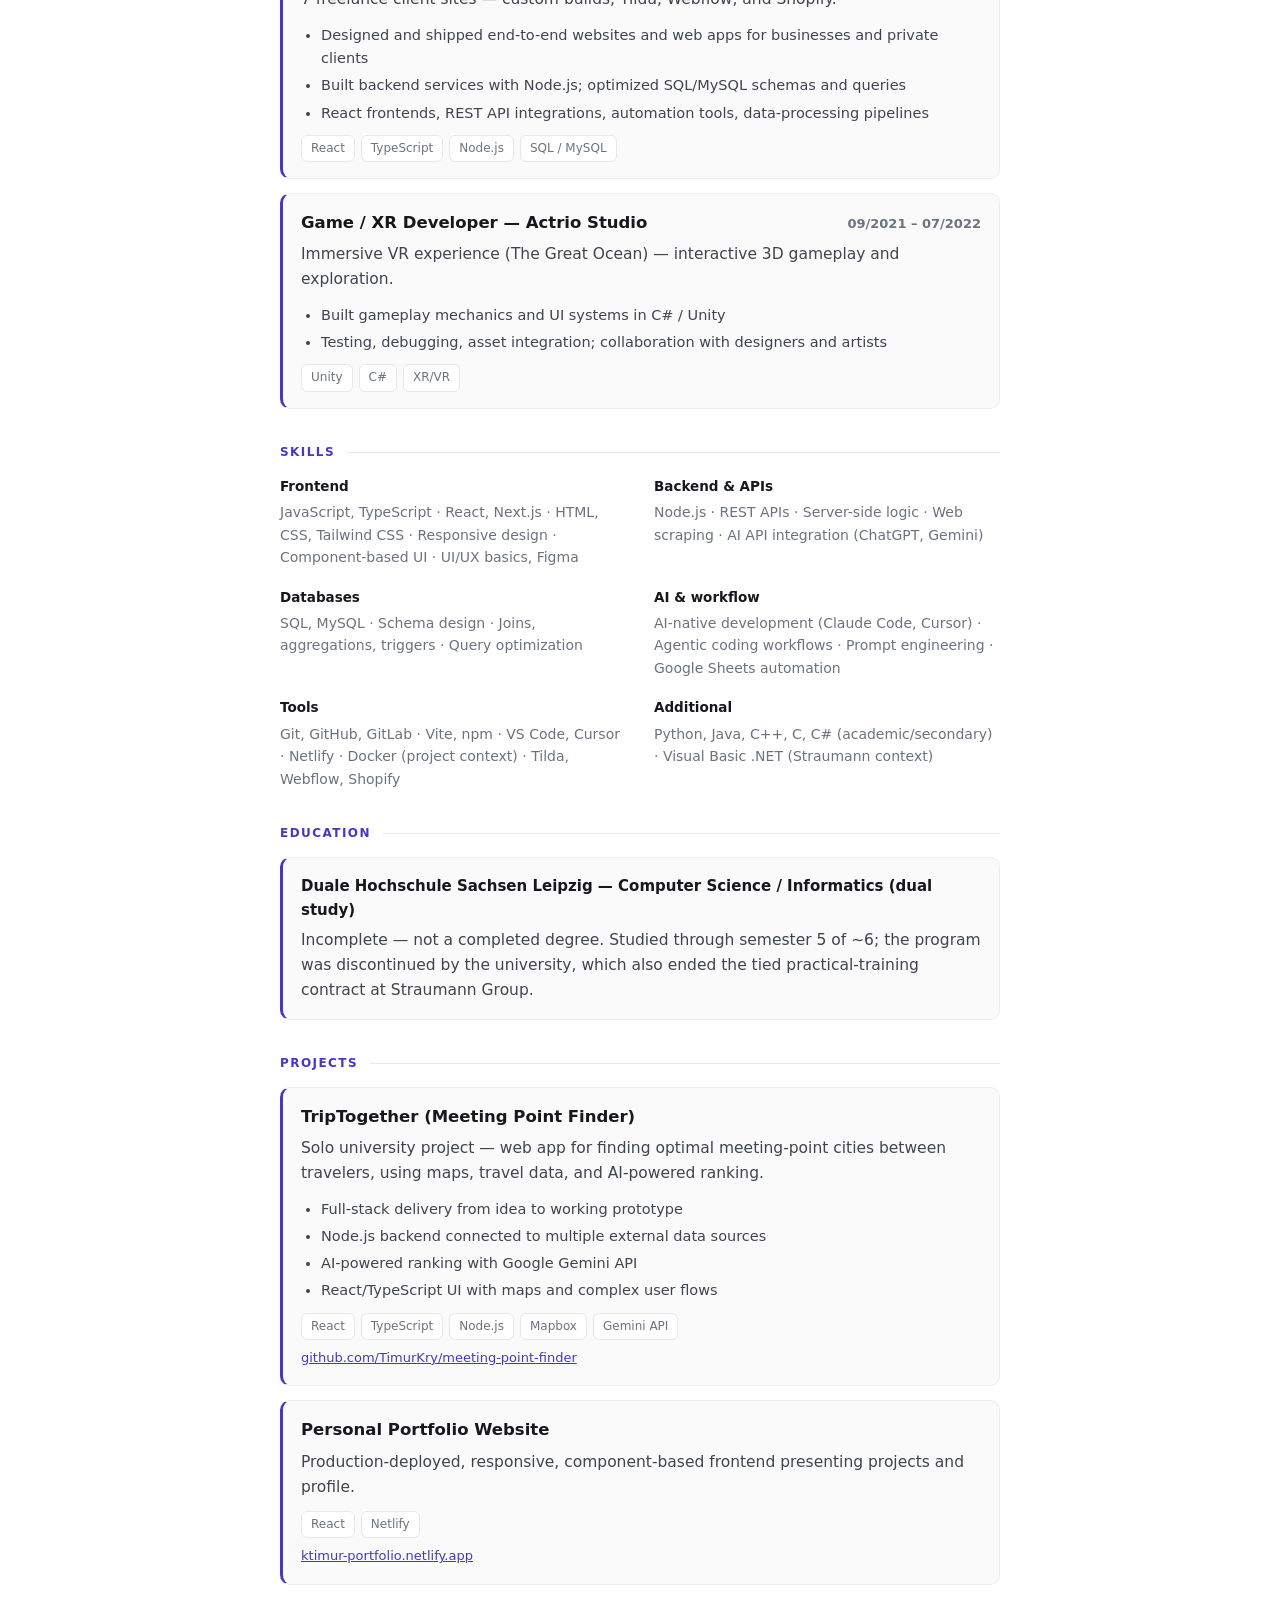
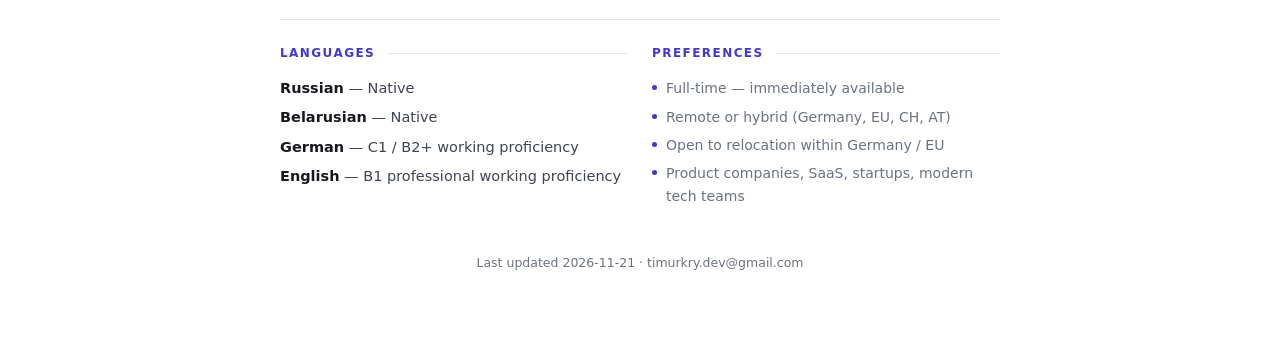
==== commit 07acd7c7: "Add Innowise (10/2026–present) and Claude Code / AI-native skills Co-Authored-By: Claude Opus 5.5 <n" ====
--- a/index.html
+++ b/index.html
@@ -5,63 +5,32 @@
 <meta name="viewport" content="width=device-width, initial-scale=1" />
 <title>Timur Kryvasheyev — Full-Stack / Frontend Developer</title>
 <meta name="description" content="Timur Kryvasheyev — Full-Stack / Frontend Developer (React, TypeScript, Next.js, Node.js). Leipzig, Germany. Open to remote, hybrid, relocation." />
-<link rel="canonical" href="https://timurkry.github.io/cv/" />
-<link rel="icon" href="data:image/svg+xml,%3Csvg%20xmlns%3D%22http%3A%2F%2Fwww.w3.org%2F2000%2Fsvg%22%20viewBox%3D%220%200%2064%2064%22%3E%3Crect%20width%3D%2264%22%20height%3D%2264%22%20rx%3D%2214%22%20fill%3D%22%234338ca%22%2F%3E%3Ctext%20x%3D%2232%22%20y%3D%2243%22%20font-family%3D%22Helvetica%2CArial%2Csans-serif%22%20font-size%3D%2230%22%20font-weight%3D%22bold%22%20fill%3D%22%23ffffff%22%20text-anchor%3D%22middle%22%3ETK%3C%2Ftext%3E%3C%2Fsvg%3E" />
-
-<meta property="og:type" content="profile" />
-<meta property="og:title" content="Timur Kryvasheyev — Full-Stack / Frontend Developer" />
-<meta property="og:description" content="Timur Kryvasheyev — Full-Stack / Frontend Developer (React, TypeScript, Next.js, Node.js). Leipzig, Germany. Open to remote, hybrid, relocation." />
-<meta property="og:url" content="https://timurkry.github.io/cv/" />
-<meta property="og:image" content="https://timurkry.github.io/cv/og.png" />
-<meta property="og:image:width" content="1200" />
-<meta property="og:image:height" content="630" />
-<meta property="og:locale" content="en_US" />
-<meta name="twitter:card" content="summary_large_image" />
-<meta name="twitter:title" content="Timur Kryvasheyev — Full-Stack / Frontend Developer" />
-<meta name="twitter:description" content="Timur Kryvasheyev — Full-Stack / Frontend Developer (React, TypeScript, Next.js, Node.js). Leipzig, Germany. Open to remote, hybrid, relocation." />
-<meta name="twitter:image" content="https://timurkry.github.io/cv/og.png" />
-
-<script type="application/ld+json">
-{
-  "@context": "https://schema.org",
-  "@type": "Person",
-  "name": "Timur Kryvasheyev",
-  "jobTitle": "Full-Stack / Frontend Developer",
-  "email": "mailto:timurkry.dev@gmail.com",
-  "url": "https://timurkry.github.io/cv/",
-  "address": {
-    "@type": "PostalAddress",
-    "addressLocality": "Leipzig",
-    "addressCountry": "DE"
-  },
-  "knowsLanguage": [
-    "Russian",
-    "Belarusian",
-    "German",
-    "English"
-  ],
-  "sameAs": [
-    "https://www.linkedin.com/in/timur-kryvasheyev-02940022b/",
-    "https://github.com/TimurKry",
-    "https://ktimur-portfolio.netlify.app/"
-  ]
-}
-</script>
-
 <style>
-:root {
-  --ink: #16181d;
-  --ink-soft: #3f4451;
-  --muted: #6b7280;
-  --line: #e5e7eb;
-  --accent: #4338ca;
-  --accent-soft: #eef2ff;
-  --bg: #ffffff;
-  --card-bg: #fafafa;
-  --card-border: #ececee;
-}
-@media (prefers-color-scheme: dark) {
   :root {
+    --ink: #16181d;
+    --ink-soft: #3f4451;
+    --muted: #6b7280;
+    --line: #e5e7eb;
+    --accent: #4338ca;
+    --accent-soft: #eef2ff;
+    --bg: #ffffff;
+    --card-bg: #fafafa;
+    --card-border: #ececee;
+  }
+  @media (prefers-color-scheme: dark) {
+    :root {
+      --ink: #f3f4f6;
+      --ink-soft: #d1d5db;
+      --muted: #9ca3af;
+      --line: #2a2d34;
+      --accent: #a5b4fc;
+      --accent-soft: #1e1b4b;
+      --bg: #101114;
+      --card-bg: #17181c;
+      --card-border: #23252b;
+    }
+  }
+  :root[data-theme="dark"] {
     --ink: #f3f4f6;
     --ink-soft: #d1d5db;
     --muted: #9ca3af;
@@ -72,149 +41,159 @@
     --card-bg: #17181c;
     --card-border: #23252b;
   }
-}
-* { box-sizing: border-box; }
-html, body { margin: 0; padding: 0; }
-body {
-  font-family: -apple-system, BlinkMacSystemFont, 'Segoe UI', Inter, system-ui, sans-serif;
-  background: var(--bg);
-  color: var(--ink-soft);
-  line-height: 1.6;
-  font-size: 16px;
-}
-.page {
-  max-width: 760px;
-  margin: 0 auto;
-  padding: 56px 20px 80px;
-}
-header {
-  margin-bottom: 36px;
-  padding-bottom: 28px;
-  border-bottom: 1px solid var(--line);
-}
-.badge {
-  display: inline-block;
-  padding: 4px 12px;
-  background: var(--accent-soft);
-  color: var(--accent);
-  border-radius: 999px;
-  font-size: 12.5px;
-  font-weight: 600;
-  margin-bottom: 14px;
-}
-h1 {
-  margin: 0;
-  font-size: 40px;
-  font-weight: 700;
-  letter-spacing: -0.02em;
-  color: var(--ink);
-  line-height: 1.05;
-}
-.headline {
-  margin: 8px 0 0;
-  font-size: 18px;
-  font-weight: 500;
-  color: var(--muted);
-}
-.contact {
-  display: flex;
-  flex-wrap: wrap;
-  gap: 6px 16px;
-  margin-top: 18px;
-  font-size: 14px;
-  color: var(--muted);
-}
-.contact a { color: var(--muted); text-decoration: none; border-bottom: 1px solid var(--line); }
-.contact a:hover { color: var(--accent); border-color: var(--accent); }
-.downloads {
-  display: flex;
-  flex-wrap: wrap;
-  gap: 10px;
-  margin-top: 20px;
-}
-.downloads a {
-  display: inline-flex;
-  align-items: center;
-  gap: 6px;
-  padding: 8px 14px;
-  border: 1px solid var(--line);
-  border-radius: 8px;
-  color: var(--ink-soft);
-  text-decoration: none;
-  font-size: 13.5px;
-  font-weight: 600;
-}
-.downloads a:hover { border-color: var(--accent); color: var(--accent); }
-section { margin-bottom: 34px; }
-.section-head {
-  display: flex;
-  align-items: center;
-  gap: 12px;
-  margin: 0 0 14px;
-}
-.section-head::after { content: ''; flex: 1; height: 1px; background: var(--line); }
-.section-title {
-  margin: 0;
-  font-size: 12px;
-  font-weight: 700;
-  letter-spacing: 0.12em;
-  text-transform: uppercase;
-  color: var(--accent);
-}
-p { margin: 0 0 12px; font-size: 15.5px; }
-p:last-child { margin-bottom: 0; }
-strong { color: var(--ink); font-weight: 600; }
-.skills-grid {
-  display: grid;
-  grid-template-columns: 1fr 1fr;
-  gap: 18px 28px;
-}
-@media (max-width: 560px) { .skills-grid, .footer-meta { grid-template-columns: 1fr; } }
-.skill-title { margin: 0 0 4px; font-size: 13.5px; font-weight: 700; color: var(--ink); }
-.skill-items { margin: 0; font-size: 14px; color: var(--muted); }
-.card {
-  padding: 16px 18px;
-  background: var(--card-bg);
-  border: 1px solid var(--card-border);
-  border-left: 3px solid var(--accent);
-  border-radius: 10px;
-  margin-bottom: 14px;
-}
-.card:last-child { margin-bottom: 0; }
-.card-top {
-  display: flex;
-  justify-content: space-between;
-  align-items: baseline;
-  gap: 12px;
-  flex-wrap: wrap;
-  margin-bottom: 6px;
-}
-.card-title { margin: 0; font-size: 16.5px; font-weight: 700; color: var(--ink); }
-.card-period { font-size: 13px; font-weight: 600; color: var(--muted); white-space: nowrap; }
-.card ul { margin: 8px 0; padding-left: 20px; font-size: 14.5px; }
-.card li { margin-bottom: 4px; }
-.tags { display: flex; flex-wrap: wrap; gap: 6px; margin-top: 10px; }
-.tag {
-  font-size: 12px;
-  padding: 3px 9px;
-  background: var(--bg);
-  border: 1px solid var(--line);
-  border-radius: 6px;
-  color: var(--muted);
-}
-.card a.proj-link { display: inline-block; margin-top: 8px; font-size: 13px; color: var(--accent); word-break: break-all; }
-.footer-meta {
-  display: grid;
-  grid-template-columns: 1fr 1fr;
-  gap: 24px;
-  padding-top: 24px;
-  border-top: 1px solid var(--line);
-}
-.lang-item { font-size: 14.5px; margin-bottom: 6px; }
-.pref-list { margin: 0; padding: 0; list-style: none; }
-.pref-list li { font-size: 14px; color: var(--muted); padding-left: 14px; position: relative; margin-bottom: 6px; }
-.pref-list li::before { content: ''; position: absolute; left: 0; top: 8px; width: 5px; height: 5px; border-radius: 50%; background: var(--accent); }
-footer { margin-top: 40px; font-size: 12.5px; color: var(--muted); text-align: center; }
+  :root[data-theme="light"] {
+    --ink: #16181d;
+    --ink-soft: #3f4451;
+    --muted: #6b7280;
+    --line: #e5e7eb;
+    --accent: #4338ca;
+    --accent-soft: #eef2ff;
+    --bg: #ffffff;
+    --card-bg: #fafafa;
+    --card-border: #ececee;
+  }
+  * { box-sizing: border-box; }
+  html, body { margin: 0; padding: 0; }
+  body {
+    font-family: -apple-system, BlinkMacSystemFont, 'Segoe UI', Inter, system-ui, sans-serif;
+    background: var(--bg);
+    color: var(--ink-soft);
+    line-height: 1.6;
+    font-size: 16px;
+  }
+  .page {
+    max-width: 760px;
+    margin: 0 auto;
+    padding: 56px 20px 80px;
+  }
+  header {
+    margin-bottom: 36px;
+    padding-bottom: 28px;
+    border-bottom: 1px solid var(--line);
+  }
+  .badge {
+    display: inline-block;
+    padding: 4px 12px;
+    background: var(--accent-soft);
+    color: var(--accent);
+    border-radius: 999px;
+    font-size: 12.5px;
+    font-weight: 600;
+    margin-bottom: 14px;
+  }
+  h1 {
+    margin: 0;
+    font-size: 40px;
+    font-weight: 700;
+    letter-spacing: -0.02em;
+    color: var(--ink);
+    line-height: 1.05;
+  }
+  .headline {
+    margin: 8px 0 0;
+    font-size: 18px;
+    font-weight: 500;
+    color: var(--muted);
+  }
+  .contact {
+    display: flex;
+    flex-wrap: wrap;
+    gap: 6px 16px;
+    margin-top: 18px;
+    font-size: 14px;
+    color: var(--muted);
+  }
+  .contact a { color: var(--muted); text-decoration: none; border-bottom: 1px solid var(--line); }
+  .contact a:hover { color: var(--accent); border-color: var(--accent); }
+  .downloads {
+    display: flex;
+    flex-wrap: wrap;
+    gap: 10px;
+    margin-top: 20px;
+  }
+  .downloads a {
+    display: inline-flex;
+    align-items: center;
+    gap: 6px;
+    padding: 8px 14px;
+    border: 1px solid var(--line);
+    border-radius: 8px;
+    color: var(--ink-soft);
+    text-decoration: none;
+    font-size: 13.5px;
+    font-weight: 600;
+  }
+  .downloads a:hover { border-color: var(--accent); color: var(--accent); }
+  section { margin-bottom: 34px; }
+  .section-head {
+    display: flex;
+    align-items: center;
+    gap: 12px;
+    margin: 0 0 14px;
+  }
+  .section-head::after { content: ''; flex: 1; height: 1px; background: var(--line); }
+  .section-title {
+    margin: 0;
+    font-size: 12px;
+    font-weight: 700;
+    letter-spacing: 0.12em;
+    text-transform: uppercase;
+    color: var(--accent);
+  }
+  p { margin: 0 0 12px; font-size: 15.5px; }
+  p:last-child { margin-bottom: 0; }
+  strong { color: var(--ink); font-weight: 600; }
+  .skills-grid {
+    display: grid;
+    grid-template-columns: 1fr 1fr;
+    gap: 18px 28px;
+  }
+  @media (max-width: 560px) { .skills-grid, .footer-meta { grid-template-columns: 1fr; } }
+  .skill-title { margin: 0 0 4px; font-size: 13.5px; font-weight: 700; color: var(--ink); }
+  .skill-items { margin: 0; font-size: 14px; color: var(--muted); }
+  .card {
+    padding: 16px 18px;
+    background: var(--card-bg);
+    border: 1px solid var(--card-border);
+    border-left: 3px solid var(--accent);
+    border-radius: 10px;
+    margin-bottom: 14px;
+  }
+  .card:last-child { margin-bottom: 0; }
+  .card-top {
+    display: flex;
+    justify-content: space-between;
+    align-items: baseline;
+    gap: 12px;
+    flex-wrap: wrap;
+    margin-bottom: 6px;
+  }
+  .card-title { margin: 0; font-size: 16.5px; font-weight: 700; color: var(--ink); }
+  .card-period { font-size: 13px; font-weight: 600; color: var(--muted); white-space: nowrap; }
+  .card ul { margin: 8px 0; padding-left: 20px; font-size: 14.5px; }
+  .card li { margin-bottom: 4px; }
+  .tags { display: flex; flex-wrap: wrap; gap: 6px; margin-top: 10px; }
+  .tag {
+    font-size: 12px;
+    padding: 3px 9px;
+    background: var(--bg);
+    border: 1px solid var(--line);
+    border-radius: 6px;
+    color: var(--muted);
+  }
+  .card a.proj-link { display: inline-block; margin-top: 8px; font-size: 13px; color: var(--accent); word-break: break-all; }
+  .footer-meta {
+    display: grid;
+    grid-template-columns: 1fr 1fr;
+    gap: 24px;
+    padding-top: 24px;
+    border-top: 1px solid var(--line);
+  }
+  .lang-item { font-size: 14.5px; margin-bottom: 6px; }
+  .pref-list { margin: 0; padding: 0; list-style: none; }
+  .pref-list li { font-size: 14px; color: var(--muted); padding-left: 14px; position: relative; margin-bottom: 6px; }
+  .pref-list li::before { content: ''; position: absolute; left: 0; top: 8px; width: 5px; height: 5px; border-radius: 50%; background: var(--accent); }
+  footer { margin-top: 40px; font-size: 12.5px; color: var(--muted); text-align: center; }
 </style>
 </head>
 <body>
@@ -233,65 +212,78 @@
       <a href="https://ktimur-portfolio.netlify.app/" target="_blank" rel="noopener">Portfolio</a>
     </div>
     <div class="downloads">
-      <a href="cv-fullstack-developer.pdf" hreflang="en">↓ CV — Full-Stack focus (PDF)</a>
-      <a href="cv-frontend-developer.pdf" hreflang="en">↓ CV — Frontend focus (PDF)</a>
-      <a href="cv-fullstack-developer-de.pdf" hreflang="de">↓ Lebenslauf — Full-Stack (Deutsch, PDF)</a>
+      <a href="cv-fullstack-developer.pdf">↓ CV — Full-Stack focus (PDF)</a>
+      <a href="cv-frontend-developer.pdf">↓ CV — Frontend focus (PDF)</a>
     </div>
   </header>
 
   <section>
     <div class="section-head"><h2 class="section-title">About</h2></div>
     <p>Full-Stack / Frontend Developer with <strong>6+ years of commercial experience</strong> building web applications across frontend, backend, APIs, and databases.</p>
-    <p>At <strong>Straumann Group</strong> (dual study / Praxispartner, global medtech), delivered internal websites and business tools — full-stack work, workflow digitalization, UX improvements, legacy refactoring, and REST/XML integrations. Since 2020, 7 <strong>freelance</strong> client sites end-to-end — custom builds, Tilda, Webflow, Shopify. Built <strong>TripTogether</strong> as a solo university project — a React/TypeScript + Node.js travel app with Mapbox, REST APIs, and Gemini-powered AI ranking.</p>
+    <p>At <strong>Straumann Group</strong> (dual study / Praxispartner, global medtech), delivered internal websites and business tools — full-stack work, workflow digitalization, UX improvements, legacy refactoring, and REST/XML integrations. Since 2020, 7 <strong>freelance</strong> client sites end-to-end, across custom builds, Tilda, Webflow, and Shopify. Built <strong>TripTogether</strong> as a solo university project — a React/TypeScript + Node.js travel app with Mapbox, REST APIs, and Gemini-powered AI ranking.</p>
     <p>Strong in <strong>JavaScript, TypeScript, React, Next.js, Node.js, SQL/MySQL, REST APIs</strong>, and AI-assisted development (Cursor, ChatGPT API, Gemini API). Product-oriented, self-organized, remote-ready. Looking for a mid-level full-stack or frontend role with real feature ownership.</p>
   </section>
 
   <section>
     <div class="section-head"><h2 class="section-title">Experience</h2></div>
 
-      <div class="card">
-        <div class="card-top">
-          <h3 class="card-title">Full Stack Developer — Straumann Group</h3>
-          <span class="card-period">10/2023 – 06/2026 · Dual study / Praxispartner</span>
-        </div>
-        <p>Global medtech company — internal web applications, digitalization, legacy modernization.</p>
-        <ul>
-          <li>Built and maintained internal websites and web-based business tools for operational teams</li>
-          <li>Delivered end-to-end full-stack features: JavaScript frontends, Node.js services, SQL data layer</li>
-          <li>Digitalized manual workflows and optimized internal processes through automation</li>
-          <li>Refactored legacy modules (incl. Visual Basic .NET); improved reliability and maintainability</li>
-          <li>Integrated internal and external systems via REST APIs and XML</li>
-          <li>UX analysis (Figma) and interface improvements; documentation and code reviews in an international team</li>
-        </ul>
-        <div class="tags"><span class="tag">JavaScript</span><span class="tag">Node.js</span><span class="tag">SQL</span><span class="tag">XML</span><span class="tag">REST APIs</span><span class="tag">Figma</span></div>
-      </div>
-
-      <div class="card">
-        <div class="card-top">
-          <h3 class="card-title">Freelance Full Stack Developer</h3>
-          <span class="card-period">06/2020 – present</span>
-        </div>
-        <p>7 freelance client sites — custom builds, Tilda, Webflow, Shopify.</p>
-        <ul>
-          <li>Designed and shipped end-to-end websites and web apps for businesses and private clients</li>
-          <li>Built backend services with Node.js; optimized SQL/MySQL schemas and queries</li>
-          <li>React frontends, REST API integrations, automation tools, data-processing pipelines</li>
-        </ul>
-        <div class="tags"><span class="tag">React</span><span class="tag">TypeScript</span><span class="tag">Node.js</span><span class="tag">SQL / MySQL</span></div>
-      </div>
-
-      <div class="card">
-        <div class="card-top">
-          <h3 class="card-title">Game / XR Developer — Actrio Studio</h3>
-          <span class="card-period">09/2021 – 07/2022</span>
-        </div>
-        <p>Immersive VR experience (The Great Ocean) — interactive 3D gameplay and exploration.</p>
-        <ul>
-          <li>Built gameplay mechanics and UI systems in C# / Unity</li>
-          <li>Testing, debugging, asset integration; collaboration with designers and artists</li>
-        </ul>
-        <div class="tags"><span class="tag">Unity</span><span class="tag">C#</span><span class="tag">XR/VR</span></div>
-      </div>
+    <div class="card">
+      <div class="card-top">
+        <h3 class="card-title">Full Stack Developer (Node.js &amp; AI) — Innowise</h3>
+        <span class="card-period">10/2026 – present</span>
+      </div>
+      <p>International software development company — Node.js, TypeScript and AI-integrated web applications for client teams.</p>
+      <ul>
+        <li>Node.js / TypeScript backend services, REST APIs and PostgreSQL for client projects</li>
+        <li>LLM API integration in web applications</li>
+        <li>AI-native delivery with Claude Code: agentic coding workflows, code review and refactoring</li>
+      </ul>
+      <div class="tags"><span class="tag">Node.js</span><span class="tag">TypeScript</span><span class="tag">PostgreSQL</span><span class="tag">LLM APIs</span><span class="tag">Claude Code</span></div>
+    </div>
+
+    <div class="card">
+      <div class="card-top">
+        <h3 class="card-title">Full Stack Developer — Straumann Group</h3>
+        <span class="card-period">10/2023 – 06/2026 · Dual study / Praxispartner</span>
+      </div>
+      <p>Global medtech company — internal web applications, digitalization, legacy modernization.</p>
+      <ul>
+        <li>Built and maintained internal websites and web-based business tools for operational teams</li>
+        <li>Delivered end-to-end full-stack features: JavaScript frontends, Node.js services, SQL data layer</li>
+        <li>Digitalized manual workflows and optimized internal processes through automation</li>
+        <li>Refactored legacy modules (incl. Visual Basic .NET); improved reliability and maintainability</li>
+        <li>Integrated internal and external systems via REST APIs and XML</li>
+        <li>UX analysis (Figma) and interface improvements; documentation and code reviews in an international team</li>
+      </ul>
+      <div class="tags"><span class="tag">JavaScript</span><span class="tag">Node.js</span><span class="tag">SQL</span><span class="tag">XML</span><span class="tag">REST APIs</span><span class="tag">Figma</span></div>
+    </div>
+
+    <div class="card">
+      <div class="card-top">
+        <h3 class="card-title">Freelance Full Stack Developer</h3>
+        <span class="card-period">06/2020 – present</span>
+      </div>
+      <p>7 freelance client sites — custom builds, Tilda, Webflow, and Shopify.</p>
+      <ul>
+        <li>Designed and shipped end-to-end websites and web apps for businesses and private clients</li>
+        <li>Built backend services with Node.js; optimized SQL/MySQL schemas and queries</li>
+        <li>React frontends, REST API integrations, automation tools, data-processing pipelines</li>
+      </ul>
+      <div class="tags"><span class="tag">React</span><span class="tag">TypeScript</span><span class="tag">Node.js</span><span class="tag">SQL / MySQL</span></div>
+    </div>
+
+    <div class="card">
+      <div class="card-top">
+        <h3 class="card-title">Game / XR Developer — Actrio Studio</h3>
+        <span class="card-period">09/2021 – 07/2022</span>
+      </div>
+      <p>Immersive VR experience (The Great Ocean) — interactive 3D gameplay and exploration.</p>
+      <ul>
+        <li>Built gameplay mechanics and UI systems in C# / Unity</li>
+        <li>Testing, debugging, asset integration; collaboration with designers and artists</li>
+      </ul>
+      <div class="tags"><span class="tag">Unity</span><span class="tag">C#</span><span class="tag">XR/VR</span></div>
+    </div>
   </section>
 
   <section>
@@ -302,7 +294,7 @@
         <p class="skill-items">JavaScript, TypeScript · React, Next.js · HTML, CSS, Tailwind CSS · Responsive design · Component-based UI · UI/UX basics, Figma</p>
       </div>
       <div>
-        <p class="skill-title">Backend &amp; APIs</p>
+        <p class="skill-title">Backend & APIs</p>
         <p class="skill-items">Node.js · REST APIs · Server-side logic · Web scraping · AI API integration (ChatGPT, Gemini)</p>
       </div>
       <div>
@@ -310,8 +302,8 @@
         <p class="skill-items">SQL, MySQL · Schema design · Joins, aggregations, triggers · Query optimization</p>
       </div>
       <div>
-        <p class="skill-title">AI &amp; workflow</p>
-        <p class="skill-items">AI-assisted development (Cursor) · Prompt engineering · Google Sheets automation</p>
+        <p class="skill-title">AI & workflow</p>
+        <p class="skill-items">AI-native development (Claude Code, Cursor) · Agentic coding workflows · Prompt engineering · Google Sheets automation</p>
       </div>
       <div>
         <p class="skill-title">Tools</p>
@@ -335,26 +327,25 @@
   <section>
     <div class="section-head"><h2 class="section-title">Projects</h2></div>
 
-      <div class="card">
-        <div class="card-top"><h3 class="card-title">TripTogether (Meeting Point Finder)</h3></div>
-        <p>Solo university project — web app for finding optimal meeting-point cities between travelers, using maps, travel data, and AI-powered ranking.</p>
-        <ul>
-          <li>Full-stack delivery from idea to working prototype</li>
-          <li>Node.js backend connected to multiple external data sources</li>
-          <li>AI-powered ranking with Google Gemini API</li>
-          <li>React/TypeScript UI with maps and complex user flows</li>
-        </ul>
-        <div class="tags"><span class="tag">React</span><span class="tag">TypeScript</span><span class="tag">Node.js</span><span class="tag">Mapbox</span><span class="tag">Gemini API</span></div>
-        <a class="proj-link" href="https://github.com/TimurKry/meeting-point-finder" target="_blank" rel="noopener">github.com/TimurKry/meeting-point-finder</a>
-      </div>
-
-      <div class="card">
-        <div class="card-top"><h3 class="card-title">Personal Portfolio Website</h3></div>
-        <p>Production-deployed, responsive, component-based frontend presenting projects and profile.</p>
-
-        <div class="tags"><span class="tag">React</span><span class="tag">Netlify</span></div>
-        <a class="proj-link" href="https://ktimur-portfolio.netlify.app/" target="_blank" rel="noopener">ktimur-portfolio.netlify.app</a>
-      </div>
+    <div class="card">
+      <div class="card-top"><h3 class="card-title">TripTogether (Meeting Point Finder)</h3></div>
+      <p>Solo university project — web app for finding optimal meeting-point cities between travelers, using maps, travel data, and AI-powered ranking.</p>
+      <ul>
+        <li>Full-stack delivery from idea to working prototype</li>
+        <li>Node.js backend connected to multiple external data sources</li>
+        <li>AI-powered ranking with Google Gemini API</li>
+        <li>React/TypeScript UI with maps and complex user flows</li>
+      </ul>
+      <div class="tags"><span class="tag">React</span><span class="tag">TypeScript</span><span class="tag">Node.js</span><span class="tag">Mapbox</span><span class="tag">Gemini API</span></div>
+      <a class="proj-link" href="https://github.com/TimurKry/meeting-point-finder" target="_blank" rel="noopener">github.com/TimurKry/meeting-point-finder</a>
+    </div>
+
+    <div class="card">
+      <div class="card-top"><h3 class="card-title">Personal Portfolio Website</h3></div>
+      <p>Production-deployed, responsive, component-based frontend presenting projects and profile.</p>
+      <div class="tags"><span class="tag">React</span><span class="tag">Netlify</span></div>
+      <a class="proj-link" href="https://ktimur-portfolio.netlify.app/" target="_blank" rel="noopener">ktimur-portfolio.netlify.app</a>
+    </div>
   </section>
 
   <div class="footer-meta">
@@ -376,7 +367,7 @@
     </div>
   </div>
 
-  <footer>Last updated 2026-08-12 · timurkry.dev@gmail.com</footer>
+  <footer>Last updated 2026-11-21 · timurkry.dev@gmail.com</footer>
 </div>
 </body>
 </html>
